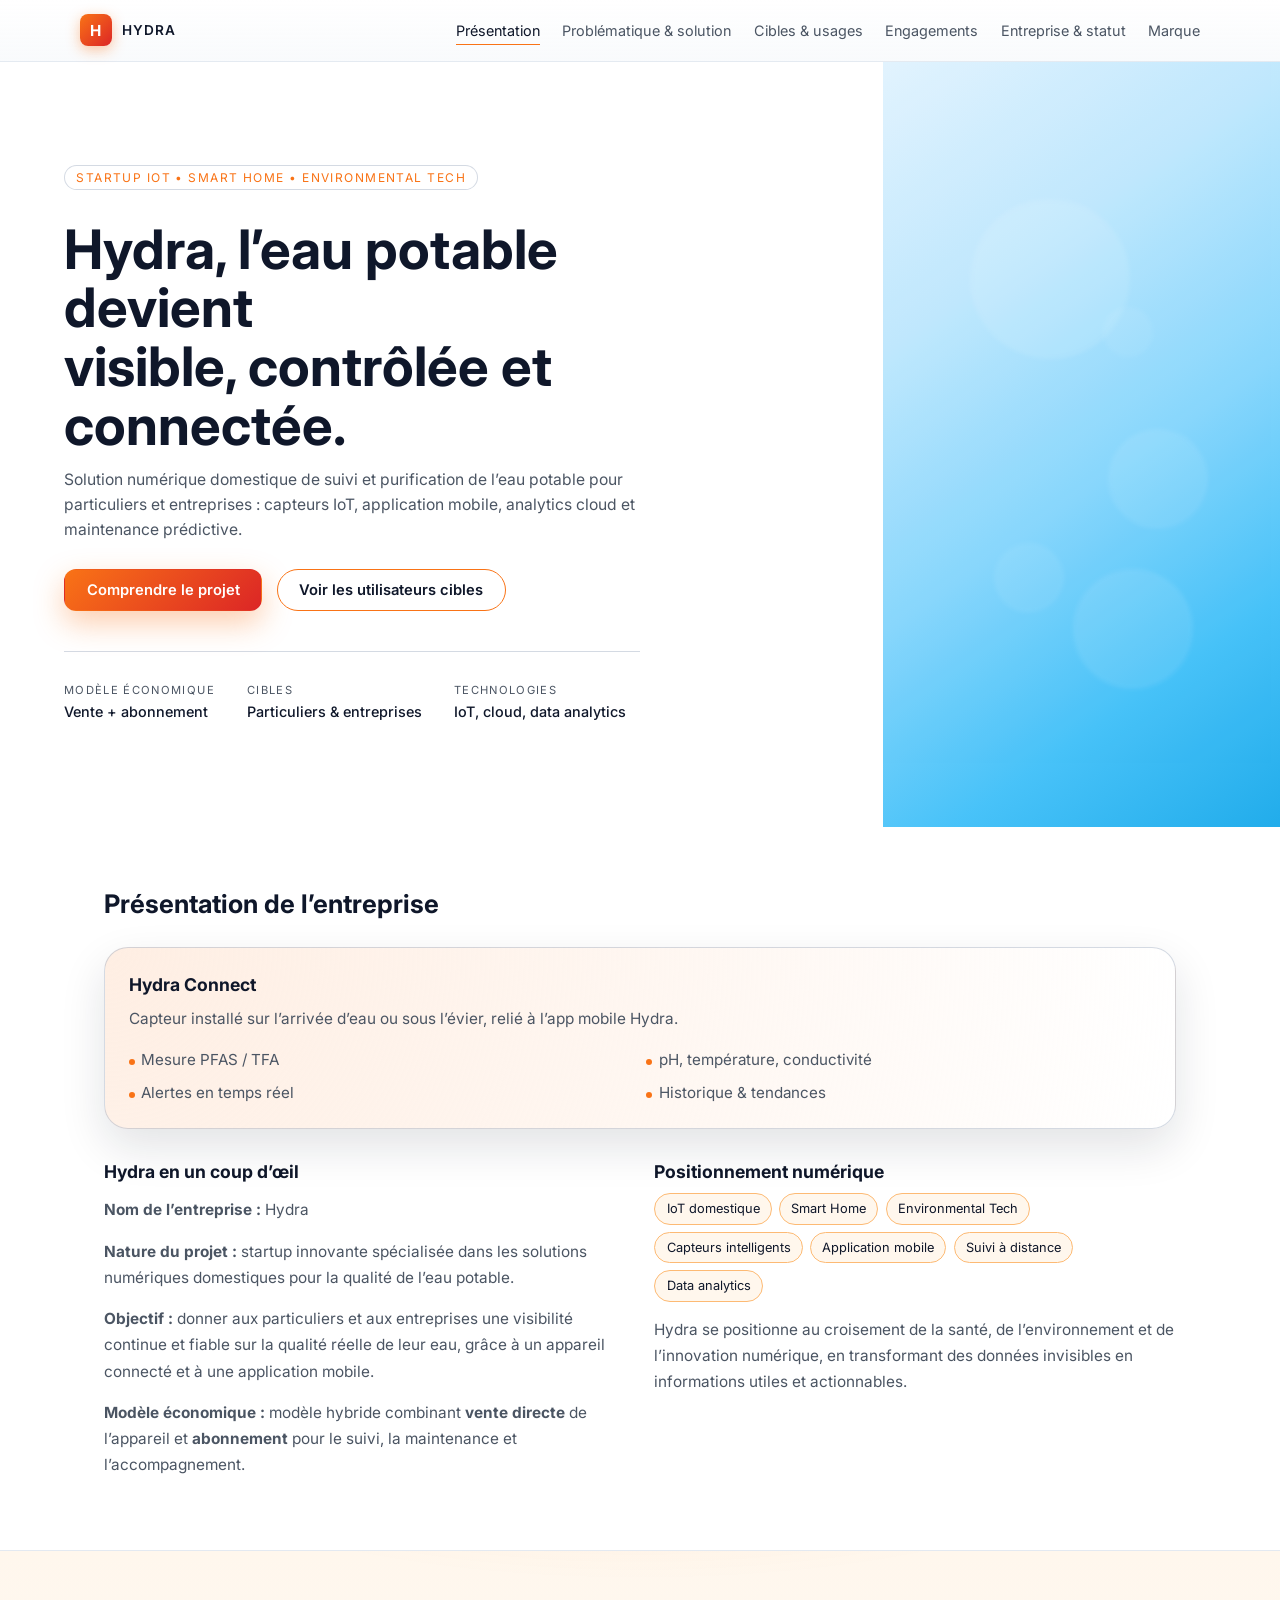
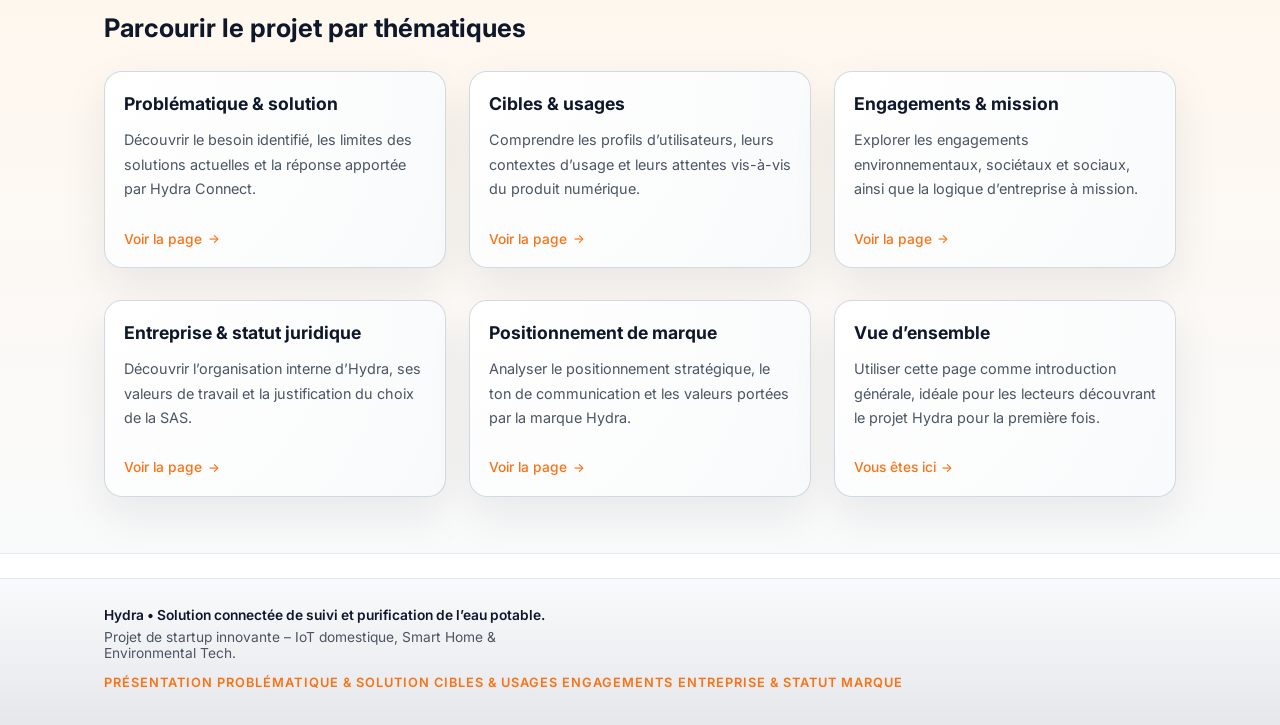
==== index.html @ 03a95a97 "test" ====
<!DOCTYPE html>
<html lang="fr">
<head>
  <meta charset="UTF-8">
  <meta name="viewport" content="width=device-width, initial-scale=1.0">
  <title>Hydra – Solution connectée pour la qualité de l’eau</title>
  <link rel="stylesheet" href="style.css">
  <link rel="preconnect" href="https://fonts.googleapis.com">
  <link rel="preconnect" href="https://fonts.gstatic.com" crossorigin>
  <link href="https://fonts.googleapis.com/css2?family=Inter:wght@300;400;500;600;700&display=swap" rel="stylesheet">
</head>
<body>
  <header class="site-header">
    <div class="container header-inner">
      <div class="logo">
        <span class="logo-mark">H</span>
        <span class="logo-text">Hydra</span>
      </div>
      <nav class="main-nav" id="mainNav">
        <button class="nav-toggle" id="navToggle" aria-label="Menu">
          <span></span><span></span><span></span>
        </button>
        <ul class="nav-links">
          <li><a href="index.html" class="active">Présentation</a></li>
          <li><a href="problematique-solution.html">Problématique & solution</a></li>
          <li><a href="cibles-usages.html">Cibles & usages</a></li>
          <li><a href="engagements.html">Engagements</a></li>
          <li><a href="entreprise-statut.html">Entreprise & statut</a></li>
          <li><a href="marque.html">Marque</a></li>
        </ul>
      </nav>
    </div>
  </header>

  <section class="hero" id="top">
    <div class="hero-layout">
      <div class="hero-left">
      <div class="hero-text" data-parallax="0.08">
        <p class="badge">Startup IoT • Smart Home • Environmental Tech</p>
        <h1><span class="hero-headline-line">Hydra, l’eau potable devient</span><span class="hero-headline-line">visible, contrôlée et connectée.</span></h1>
        <p class="hero-subtitle">
          Solution numérique domestique de suivi et purification de l’eau potable pour particuliers et entreprises :
          capteurs IoT, application mobile, analytics cloud et maintenance prédictive.
        </p>
        <div class="hero-actions-row">
            <div class="hero-actions">
              <a href="problematique-solution.html" class="btn primary">Comprendre le projet</a>
              <a href="cibles-usages.html" class="btn ghost">Voir les utilisateurs cibles</a>
            </div>
          </div>
          <div class="hero-metrics-row">
          <div class="hero-metric">
            <span class="metric-label">Modèle économique</span>
            <span class="metric-value">Vente + abonnement</span>
          </div>
          <div class="hero-metric">
            <span class="metric-label">Cibles</span>
            <span class="metric-value">Particuliers & entreprises</span>
          </div>
          <div class="hero-metric">
            <span class="metric-label">Technologies</span>
            <span class="metric-value">IoT, cloud, data analytics</span>
          </div>
        </div>
      </div>
      </div>
      <div class="hero-right">
        <div class="hero-visual-bg" aria-hidden="true">
          <span class="orb orb-1"></span>
          <span class="orb orb-2"></span>
          <span class="orb orb-3"></span>
          <span class="orb orb-4"></span>
          <span class="orb orb-5"></span>
        </div>
      </div>
    </div>
  </section>

  <main>
    <section id="presentation" class="section">
      <div class="container">
        <h2>Présentation de l’entreprise</h2>
        <div class="device-card section-device-card">
          <h3>Hydra Connect</h3>
          <p>Capteur installé sur l’arrivée d’eau ou sous l’évier, relié à l’app mobile Hydra.</p>
          <ul>
            <li>Mesure PFAS / TFA</li>
            <li>pH, température, conductivité</li>
            <li>Alertes en temps réel</li>
            <li>Historique & tendances</li>
          </ul>
        </div>
        <div class="grid two-cols">
          <div>
            <h3>Hydra en un coup d’œil</h3>
            <p><strong>Nom de l’entreprise :</strong> Hydra</p>
            <p><strong>Nature du projet :</strong> startup innovante spécialisée dans les solutions numériques domestiques pour la qualité de l’eau potable.</p>
            <p><strong>Objectif :</strong> donner aux particuliers et aux entreprises une visibilité continue et fiable sur la qualité réelle de leur eau, grâce à un appareil connecté et à une application mobile.</p>
            <p><strong>Modèle économique :</strong> modèle hybride combinant <strong>vente directe</strong> de l’appareil et <strong>abonnement</strong> pour le suivi, la maintenance et l’accompagnement.</p>
          </div>
          <div>
            <h3>Positionnement numérique</h3>
            <ul class="tag-list">
              <li>IoT domestique</li>
              <li>Smart Home</li>
              <li>Environmental Tech</li>
              <li>Capteurs intelligents</li>
              <li>Application mobile</li>
              <li>Suivi à distance</li>
              <li>Data analytics</li>
            </ul>
            <p>Hydra se positionne au croisement de la santé, de l’environnement et de l’innovation numérique, en transformant des données invisibles en informations utiles et actionnables.</p>
          </div>
        </div>
      </div>
    </section>

    <section class="section alt">
      <div class="parallax-bg" data-parallax="0.12" aria-hidden="true"></div>
      <div class="container">
        <h2>Parcourir le projet par thématiques</h2>
        <div class="grid three-cols cards">
          <article class="card">
            <h3>Problématique & solution</h3>
            <p>Découvrir le besoin identifié, les limites des solutions actuelles et la réponse apportée par Hydra Connect.</p>
            <a href="problematique-solution.html" class="btn-link">Voir la page</a>
          </article>
          <article class="card">
            <h3>Cibles & usages</h3>
            <p>Comprendre les profils d’utilisateurs, leurs contextes d’usage et leurs attentes vis-à-vis du produit numérique.</p>
            <a href="cibles-usages.html" class="btn-link">Voir la page</a>
          </article>
          <article class="card">
            <h3>Engagements & mission</h3>
            <p>Explorer les engagements environnementaux, sociétaux et sociaux, ainsi que la logique d’entreprise à mission.</p>
            <a href="engagements.html" class="btn-link">Voir la page</a>
          </article>
        </div>

        <div class="grid three-cols cards margin-top-lg">
          <article class="card">
            <h3>Entreprise & statut juridique</h3>
            <p>Découvrir l’organisation interne d’Hydra, ses valeurs de travail et la justification du choix de la SAS.</p>
            <a href="entreprise-statut.html" class="btn-link">Voir la page</a>
          </article>
          <article class="card">
            <h3>Positionnement de marque</h3>
            <p>Analyser le positionnement stratégique, le ton de communication et les valeurs portées par la marque Hydra.</p>
            <a href="marque.html" class="btn-link">Voir la page</a>
          </article>
          <article class="card">
            <h3>Vue d’ensemble</h3>
            <p>Utiliser cette page comme introduction générale, idéale pour les lecteurs découvrant le projet Hydra pour la première fois.</p>
            <a href="index.html" class="btn-link">Vous êtes ici</a>
          </article>
        </div>
      </div>
    </section>
  </main>

  <footer class="site-footer">
    <div class="container footer-inner">
      <div>
        <p class="footer-brand">Hydra • Solution connectée de suivi et purification de l’eau potable.</p>
        <p class="footer-note">Projet de startup innovante – IoT domestique, Smart Home &amp; Environmental Tech.</p>
      </div>
      <div class="footer-links">
        <a href="index.html">Présentation</a>
        <a href="problematique-solution.html">Problématique &amp; solution</a>
        <a href="cibles-usages.html">Cibles &amp; usages</a>
        <a href="engagements.html">Engagements</a>
        <a href="entreprise-statut.html">Entreprise &amp; statut</a>
        <a href="marque.html">Marque</a>
      </div>
    </div>
  </footer>

  <script src="script.js"></script>
</body>
</html>
---- style.css ----
:root {
  --bg: #ffffff;
  --bg-alt: #f3f4f6;
  --card-bg: #ffffff;
  --accent: #f97316;
  --accent-soft: rgba(249, 115, 22, 0.2);
  --accent-strong: #ea580c;
  --accent-gradient: linear-gradient(135deg, #f97316 0%, #dc2626 100%);
  --text: #0f172a;
  --text-muted: #4b5563;
  --border-subtle: rgba(148, 163, 184, 0.4);
  --danger: #f97373;
  --radius-lg: 18px;
  --radius-md: 12px;
  --shadow-soft: 0 18px 45px rgba(15, 23, 42, 0.12);
}

*,
*::before,
*::after {
  box-sizing: border-box;
}

html {
  scroll-behavior: smooth;
}

body {
  margin: 0;
  font-family: "Inter", system-ui, -apple-system, BlinkMacSystemFont, "Segoe UI", sans-serif;
  background: var(--bg);
  color: var(--text);
  -webkit-font-smoothing: antialiased;
}

img {
  max-width: 100%;
  display: block;
}

a {
  color: inherit;
  text-decoration: none;
}

.container {
  width: 100%;
  max-width: 1120px;
  margin: 0 auto;
  padding: 0 1.5rem;
}

.site-header {
  position: sticky;
  top: 0;
  z-index: 20;
  backdrop-filter: blur(18px);
  background: linear-gradient(to bottom, rgba(255, 255, 255, 0.96), rgba(248, 250, 252, 0.9));
  border-bottom: 1px solid rgba(226, 232, 240, 0.9);
}

.header-inner {
  display: flex;
  align-items: center;
  justify-content: space-between;
  padding: 0.9rem 0;
}

.logo {
  display: flex;
  align-items: center;
  gap: 0.6rem;
  font-weight: 600;
  letter-spacing: 0.08em;
  text-transform: uppercase;
  font-size: 0.85rem;
}

.logo-mark {
  width: 32px;
  height: 32px;
  border-radius: 8px;
  display: inline-flex;
  align-items: center;
  justify-content: center;
  background: var(--accent-gradient);
  border: none;
  box-shadow: 0 4px 14px rgba(249, 115, 22, 0.4);
  font-size: 0.95rem;
  font-weight: 700;
  color: #ffffff;
}

.logo-text {
  color: #0f172a;
  font-weight: 600;
}

.main-nav {
  display: flex;
  align-items: center;
  gap: 1.5rem;
}

.nav-links {
  display: flex;
  align-items: center;
  gap: 1.4rem;
  list-style: none;
  padding: 0;
  margin: 0;
  font-size: 0.9rem;
}

.nav-links a {
  color: var(--text-muted);
  padding: 0.35rem 0;
  border-bottom: 1px solid transparent;
  transition: color 0.15s ease, border-color 0.15s ease, opacity 0.15s ease;
}

.nav-links a:hover {
  color: var(--accent);
  border-color: rgba(249, 115, 22, 0.5);
  opacity: 0.95;
}

.nav-links a.active {
  color: #0f172a;
  border-color: var(--accent);
}

.nav-toggle {
  display: none;
  flex-direction: column;
  gap: 0.22rem;
  background: transparent;
  border: none;
  padding: 0.3rem;
  cursor: pointer;
}

.nav-toggle span {
  width: 20px;
  height: 2px;
  border-radius: 999px;
  background: var(--text);
}

.hero {
  padding: 0;
  position: relative;
  overflow: hidden;
  min-height: 85vh;
  display: flex;
  align-items: stretch;
}

.hero-compact {
  padding-bottom: 2.5rem;
}

.hero-layout {
  display: grid;
  grid-template-columns: 1fr 0.45fr;
  width: 100%;
  min-height: 85vh;
}

.hero-left {
  display: flex;
  align-items: center;
  background: var(--bg);
  padding: 2rem 3rem 2.5rem 4rem;
}

.hero-left .container {
  max-width: 100%;
}

.hero-right {
  position: relative;
  min-height: 85vh;
  overflow: hidden;
}

.hero-visual-bg {
  position: absolute;
  inset: 0;
  background: linear-gradient(145deg, #e0f2fe 0%, #bae6fd 28%, #7dd3fc 55%, #38bdf8 78%, #0ea5e9 100%);
  opacity: 0.92;
}

.hero-visual-bg .orb {
  position: absolute;
  border-radius: 50%;
  background: rgba(255, 255, 255, 0.2);
  filter: blur(2px);
  animation: orb-float 14s ease-in-out infinite;
}

.hero-visual-bg .orb-1 { width: 160px; height: 160px; top: 18%; left: 22%; animation-delay: 0s; opacity: 0.5; }
.hero-visual-bg .orb-2 { width: 100px; height: 100px; top: 48%; right: 18%; animation-delay: -2s; opacity: 0.4; }
.hero-visual-bg .orb-3 { width: 70px; height: 70px; bottom: 28%; left: 28%; animation-delay: -4s; opacity: 0.35; }
.hero-visual-bg .orb-4 { width: 50px; height: 50px; top: 32%; right: 32%; animation-delay: -1s; opacity: 0.3; }
.hero-visual-bg .orb-5 { width: 120px; height: 120px; bottom: 18%; right: 22%; animation-delay: -3s; opacity: 0.45; }

@keyframes orb-float {
  0%, 100% { transform: translate(0, 0) scale(1); }
  33% { transform: translate(8px, -12px) scale(1.03); }
  66% { transform: translate(-6px, 8px) scale(0.98); }
}

.hero-text {
  position: relative;
  z-index: 2;
  will-change: transform;
  max-width: 36rem;
}

.hero-headline-line {
  display: block;
}

.badge {
  display: inline-flex;
  align-items: center;
  gap: 0.5rem;
  padding: 0.25rem 0.7rem;
  border-radius: 999px;
  border: 1px solid rgba(148, 163, 184, 0.4);
  background: rgba(255, 255, 255, 0.9);
  color: var(--accent);
  font-size: 0.75rem;
  text-transform: uppercase;
  letter-spacing: 0.12em;
}

.hero h1 {
  margin: 1.1rem 0 0.75rem;
  font-size: clamp(2.4rem, 4vw + 1.2rem, 3.4rem);
  line-height: 1.08;
  font-weight: 700;
  color: var(--text);
}

.hero-subtitle {
  margin: 0;
  max-width: 39rem;
  color: var(--text-muted);
  font-size: 0.98rem;
  line-height: 1.6;
}

.hero-actions-row {
  display: flex;
  align-items: center;
  gap: 1.5rem;
  margin-top: 1.7rem;
  flex-wrap: wrap;
}

.hero-actions {
  display: flex;
  gap: 0.9rem;
  flex-wrap: wrap;
}

.btn {
  display: inline-flex;
  align-items: center;
  justify-content: center;
  padding: 0.7rem 1.35rem;
  border-radius: 999px;
  font-size: 0.92rem;
  font-weight: 600;
  border: 1px solid transparent;
  cursor: pointer;
  transition: background 0.15s ease, color 0.15s ease, border-color 0.15s ease, transform 0.1s ease, box-shadow 0.15s ease;
}

.btn.primary {
  background: var(--accent-gradient);
  color: #ffffff;
  box-shadow: 0 12px 30px rgba(249, 115, 22, 0.35);
  border-radius: var(--radius-md);
}

.btn.primary:hover {
  transform: translateY(-1px);
  box-shadow: 0 18px 40px rgba(249, 115, 22, 0.4);
}

.btn.ghost {
  background: #ffffff;
  color: #0f172a;
  border-color: var(--accent);
}

.btn.ghost:hover {
  border-color: var(--accent-strong);
  background: #fff7ed;
}

.hero-metrics-row {
  display: flex;
  align-items: center;
  gap: 2rem;
  margin-top: 2.5rem;
  padding-top: 1.5rem;
  border-top: 1px solid var(--border-subtle);
  flex-wrap: wrap;
}

.hero-grid {
  display: grid;
  grid-template-columns: repeat(3, minmax(0, 1fr));
  gap: 0.8rem;
  margin-top: 2.1rem;
}

.hero-metric {
  padding: 0.4rem 0;
  border-radius: 0;
  border: none;
  background: transparent;
}

.section-device-card {
  margin-bottom: 2rem;
}

.section-device-card h3 {
  margin-top: 0;
}

.metric-label {
  display: block;
  font-size: 0.7rem;
  text-transform: uppercase;
  letter-spacing: 0.12em;
  color: var(--text-muted);
  margin-bottom: 0.25rem;
}

.metric-value {
  font-size: 0.9rem;
  font-weight: 500;
}

.device-card {
  position: relative;
  z-index: 1;
  background: radial-gradient(circle at top left, rgba(249, 115, 22, 0.12), #ffffff);
  border-radius: 24px;
  border: 1px solid rgba(148, 163, 184, 0.4);
  box-shadow: var(--shadow-soft);
  padding: 1.6rem 1.5rem 1.4rem;
}

.device-card h2 {
  margin: 0;
  font-size: 1.1rem;
}

.device-card p {
  margin: 0.4rem 0 0.9rem;
  font-size: 0.85rem;
  color: var(--text-muted);
}

.device-card ul {
  list-style: none;
  padding: 0;
  margin: 0;
  display: grid;
  grid-template-columns: repeat(2, minmax(0, 1fr));
  gap: 0.45rem 0.8rem;
  font-size: 0.82rem;
}

.device-card li::before {
  content: "";
  display: inline-block;
  width: 6px;
  height: 6px;
  border-radius: 999px;
  background: var(--accent);
  margin-right: 0.4rem;
}

.wave-bg {
  display: none;
}

.section {
  padding: 3.8rem 0 3.5rem;
}

.section.alt {
  background: linear-gradient(to bottom, #fff7ed, #f9fafb);
  border-top: 1px solid rgba(226, 232, 240, 0.9);
  border-bottom: 1px solid rgba(226, 232, 240, 0.9);
  position: relative;
  overflow: hidden;
}

.section.alt .parallax-bg {
  position: absolute;
  inset: 0;
  pointer-events: none;
  z-index: 0;
  background: radial-gradient(ellipse 80% 50% at 50% -20%, rgba(249, 115, 22, 0.08), transparent 50%);
  will-change: transform;
}

.section .container {
  position: relative;
  z-index: 1;
}

.section h2 {
  font-size: 1.6rem;
  margin: 0 0 1.8rem;
}

.section h3 {
  font-size: 1.1rem;
  margin: 0 0 0.7rem;
}

.section h4 {
  font-size: 0.98rem;
  margin: 0 0 0.4rem;
}

.section p {
  color: var(--text-muted);
  font-size: 0.96rem;
  line-height: 1.7;
}

.section ul {
  color: var(--text-muted);
  font-size: 0.95rem;
  line-height: 1.7;
}

.grid {
  display: grid;
  gap: 1.8rem;
}

.two-cols {
  grid-template-columns: minmax(0, 1.1fr) minmax(0, 1.1fr);
}

.three-cols {
  grid-template-columns: repeat(3, minmax(0, 1fr));
}

.tag-list {
  display: flex;
  flex-wrap: wrap;
  gap: 0.45rem;
  list-style: none;
  padding: 0;
  margin: 0 0 0.9rem;
}

.tag-list li {
  padding: 0.24rem 0.7rem;
  border-radius: 999px;
  border: 1px solid #fdba74;
  background: #fff7ed;
  font-size: 0.8rem;
  color: #0f172a;
}

.icon-list {
  list-style: none;
  padding: 0;
  margin: 0;
}

.icon-list li {
  position: relative;
  padding-left: 1.3rem;
  margin-bottom: 0.45rem;
}

.icon-list li::before {
  content: "";
  position: absolute;
  left: 0;
  top: 0.55rem;
  width: 6px;
  height: 6px;
  border-radius: 999px;
  background: var(--accent);
}

.cards {
  gap: 1.4rem;
}

.card {
  border-radius: var(--radius-lg);
  border: 1px solid rgba(148, 163, 184, 0.4);
  background: radial-gradient(circle at top left, #ffffff, #f9fafb);
  box-shadow: 0 18px 45px rgba(15, 23, 42, 0.08);
  padding: 1.3rem 1.2rem 1.2rem;
  transition: transform 0.12s ease, box-shadow 0.15s ease, border-color 0.15s ease;
}

.card h3 {
  margin-bottom: 0.5rem;
}

.card p {
  font-size: 0.9rem;
}

.card:hover {
  transform: translateY(-4px);
  border-color: rgba(249, 115, 22, 0.5);
  box-shadow: 0 22px 60px rgba(15, 23, 42, 0.18);
}

.btn-link {
  display: inline-flex;
  align-items: center;
  gap: 0.35rem;
  margin-top: 0.9rem;
  font-size: 0.86rem;
  color: var(--accent);
  font-weight: 500;
}

.btn-link::after {
  content: "→";
  font-size: 0.9em;
  transition: transform 0.12s ease;
}

.btn-link:hover::after {
  transform: translateX(2px);
}

.margin-top-lg {
  margin-top: 2rem;
}

.margin-top-md {
  margin-top: 1.2rem;
}

.accordion details {
  border-radius: var(--radius-md);
  border: 1px solid rgba(148, 163, 184, 0.45);
  background: #ffffff;
  padding: 0.7rem 0.9rem;
  margin-bottom: 0.75rem;
}

.accordion summary {
  cursor: pointer;
  list-style: none;
  font-size: 0.95rem;
  font-weight: 500;
}

.accordion summary::-webkit-details-marker {
  display: none;
}

.accordion summary::after {
  content: "▾";
  float: right;
  color: var(--text-muted);
  transition: transform 0.15s ease;
}

.accordion details[open] summary::after {
  transform: rotate(-180deg);
}

.accordion-body {
  margin-top: 0.6rem;
  border-top: 1px solid rgba(148, 163, 184, 0.3);
  padding-top: 0.6rem;
}

.mission-block,
.legal-block {
  margin-top: 2.1rem;
  padding: 1.4rem 1.3rem 1.3rem;
  border-radius: var(--radius-lg);
  border: 1px solid rgba(148, 163, 184, 0.45);
  background: radial-gradient(circle at top left, rgba(37, 99, 235, 0.16), #ffffff);
  box-shadow: 0 18px 50px rgba(15, 23, 42, 0.08);
}

.mission-block .quote {
  margin: 0.7rem 0 0.7rem;
  padding: 0.7rem 0.8rem;
  border-left: 3px solid var(--accent);
  border-radius: 0.5rem;
  background: #f9fafb;
  font-style: italic;
}

.site-footer {
  border-top: 1px solid rgba(226, 232, 240, 0.9);
  background: linear-gradient(to bottom, #f9fafb, #e5e7eb);
  padding: 1.8rem 0 2.2rem;
  margin-top: 1.5rem;
  font-size: 0.86rem;
}

.footer-inner {
  display: flex;
  flex-wrap: wrap;
  align-items: flex-start;
  justify-content: space-between;
  gap: 0.8rem 1.5rem;
  color: var(--text-muted);
}

.footer-links a {
  color: var(--accent);
  font-weight: 600;
  font-size: 0.8rem;
  text-transform: uppercase;
  letter-spacing: 0.08em;
}

.footer-brand {
  margin: 0 0 0.35rem;
  font-weight: 600;
  color: var(--text);
}

.footer-note {
  margin: 0;
  max-width: 30rem;
}

@media (max-width: 640px) {
  .footer-inner {
    flex-direction: column;
    align-items: flex-start;
  }
}

@media (max-width: 960px) {
  .hero-layout {
    grid-template-columns: 1fr;
    min-height: auto;
  }

  .hero-left {
    padding: 2.5rem 1.5rem 2rem;
    min-height: auto;
  }

  .hero-right {
    min-height: 45vh;
  }
}

@media (max-width: 840px) {
  .two-cols {
    grid-template-columns: minmax(0, 1fr);
  }

  .three-cols {
    grid-template-columns: minmax(0, 1fr);
  }

  .hero-metrics-row {
    flex-direction: column;
    align-items: flex-start;
  }
}

@media (max-width: 720px) {
  .hero {
    padding-top: 3.8rem;
    min-height: auto;
  }

  .hero-right {
    min-height: 35vh;
  }

  .hero-metrics-row {
    flex-direction: column;
  }

  .nav-toggle {
    display: flex;
  }

  .nav-links {
    position: absolute;
    inset-inline: 0;
    top: 100%;
    background: rgba(2, 6, 23, 0.98);
    padding: 0.6rem 1.5rem 0.9rem;
    border-bottom: 1px solid rgba(15, 23, 42, 0.9);
    flex-direction: column;
    align-items: flex-start;
    gap: 0.35rem;
    max-height: 0;
    overflow: hidden;
    opacity: 0;
    pointer-events: none;
    transition: max-height 0.18s ease, opacity 0.18s ease;
  }

  .nav-links.open {
    max-height: 320px;
    opacity: 1;
    pointer-events: auto;
  }

  .nav-links a {
    padding: 0.35rem 0;
  }
}

@media (max-width: 540px) {
  .card {
    padding: 1.1rem 1.05rem;
  }

  .mission-block,
  .legal-block {
    padding: 1.1rem 1.1rem;
  }
}
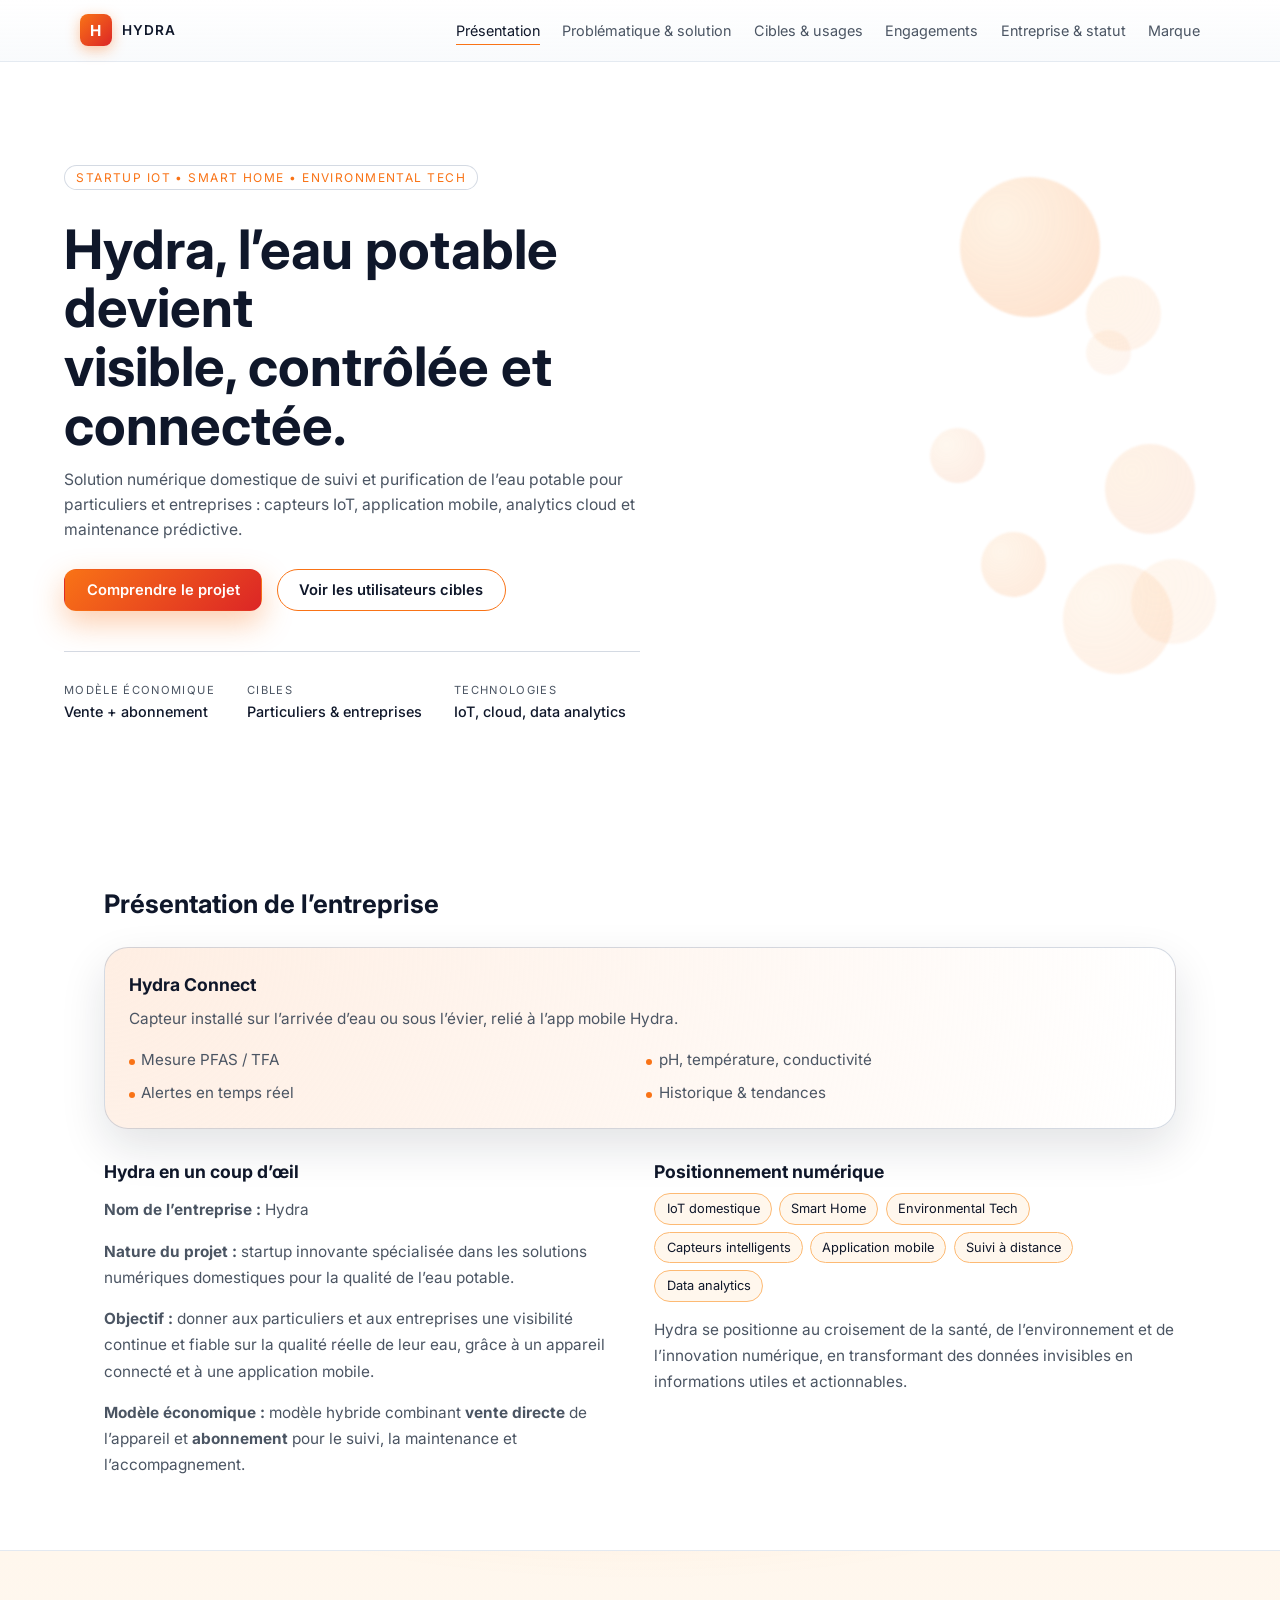
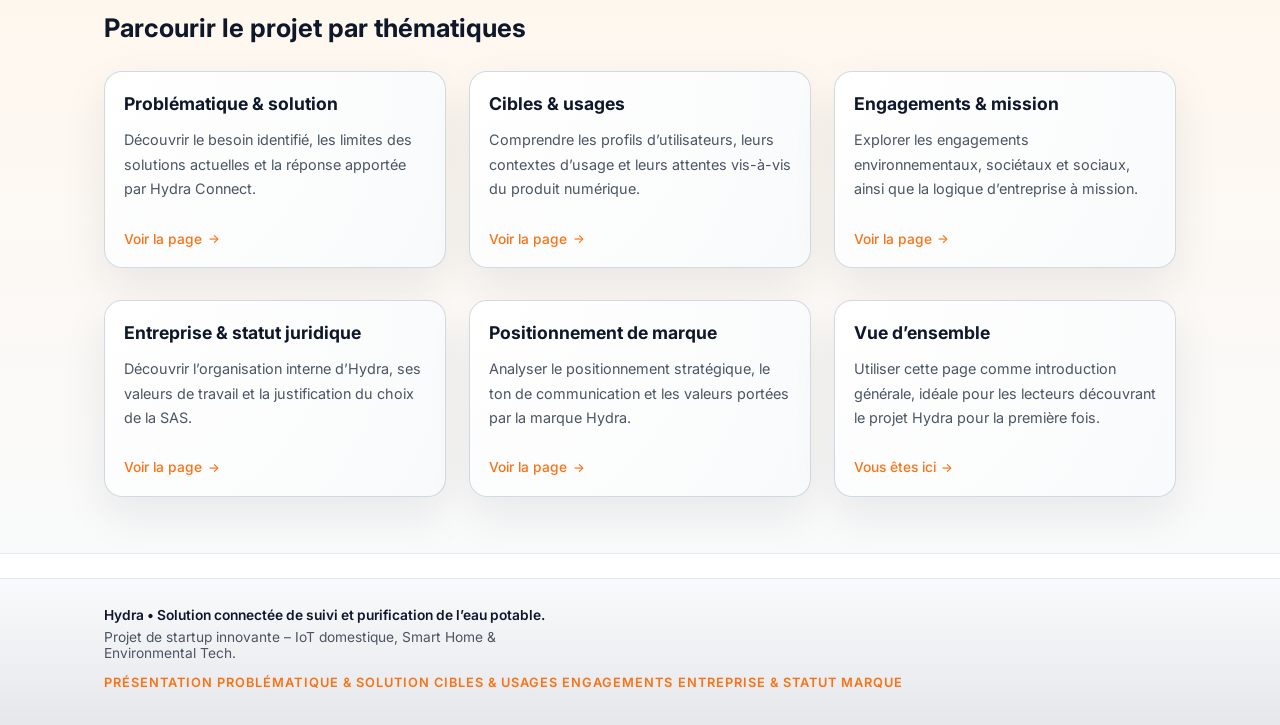
==== commit e52680b7: "fixe" ====
--- a/index.html
+++ b/index.html
@@ -71,6 +71,9 @@
           <span class="orb orb-3"></span>
           <span class="orb orb-4"></span>
           <span class="orb orb-5"></span>
+          <span class="orb orb-6"></span>
+          <span class="orb orb-7"></span>
+          <span class="orb orb-8"></span>
         </div>
       </div>
     </div>
--- a/style.css
+++ b/style.css
@@ -162,7 +162,7 @@
 
 .hero-layout {
   display: grid;
-  grid-template-columns: 1fr 0.45fr;
+  grid-template-columns: 1fr 0.5fr;
   width: 100%;
   min-height: 85vh;
 }
@@ -172,6 +172,8 @@
   align-items: center;
   background: var(--bg);
   padding: 2rem 3rem 2.5rem 4rem;
+  position: relative;
+  z-index: 1;
 }
 
 .hero-left .container {
@@ -187,23 +189,26 @@
 .hero-visual-bg {
   position: absolute;
   inset: 0;
-  background: linear-gradient(145deg, #e0f2fe 0%, #bae6fd 28%, #7dd3fc 55%, #38bdf8 78%, #0ea5e9 100%);
-  opacity: 0.92;
+  border-radius: 42% 0 0 42%;
+  background: transparent;
 }
 
 .hero-visual-bg .orb {
   position: absolute;
   border-radius: 50%;
-  background: rgba(255, 255, 255, 0.2);
-  filter: blur(2px);
+  background: radial-gradient(circle at 30% 30%, rgba(253, 186, 116, 0.5), rgba(249, 115, 22, 0.35));
+  filter: blur(1px);
   animation: orb-float 14s ease-in-out infinite;
 }
 
-.hero-visual-bg .orb-1 { width: 160px; height: 160px; top: 18%; left: 22%; animation-delay: 0s; opacity: 0.5; }
-.hero-visual-bg .orb-2 { width: 100px; height: 100px; top: 48%; right: 18%; animation-delay: -2s; opacity: 0.4; }
-.hero-visual-bg .orb-3 { width: 70px; height: 70px; bottom: 28%; left: 28%; animation-delay: -4s; opacity: 0.35; }
-.hero-visual-bg .orb-4 { width: 50px; height: 50px; top: 32%; right: 32%; animation-delay: -1s; opacity: 0.3; }
-.hero-visual-bg .orb-5 { width: 120px; height: 120px; bottom: 18%; right: 22%; animation-delay: -3s; opacity: 0.45; }
+.hero-visual-bg .orb-1 { width: 140px; height: 140px; top: 15%; left: 25%; animation-delay: 0s; opacity: 0.55; background: radial-gradient(circle at 30% 30%, rgba(254, 215, 170, 0.6), rgba(249, 115, 22, 0.4)); }
+.hero-visual-bg .orb-2 { width: 90px; height: 90px; top: 50%; right: 20%; animation-delay: -2s; opacity: 0.35; background: radial-gradient(circle at 30% 30%, rgba(253, 186, 116, 0.5), rgba(234, 88, 12, 0.3)); }
+.hero-visual-bg .orb-3 { width: 65px; height: 65px; bottom: 30%; left: 30%; animation-delay: -4s; opacity: 0.45; background: radial-gradient(circle at 30% 30%, rgba(254, 215, 170, 0.55), rgba(249, 115, 22, 0.35)); }
+.hero-visual-bg .orb-4 { width: 45px; height: 45px; top: 35%; right: 35%; animation-delay: -1s; opacity: 0.25; background: radial-gradient(circle at 30% 30%, rgba(253, 186, 116, 0.45), rgba(234, 88, 12, 0.25)); }
+.hero-visual-bg .orb-5 { width: 110px; height: 110px; bottom: 20%; right: 25%; animation-delay: -3s; opacity: 0.4; background: radial-gradient(circle at 30% 30%, rgba(254, 215, 170, 0.5), rgba(249, 115, 22, 0.3)); }
+.hero-visual-bg .orb-6 { width: 75px; height: 75px; top: 28%; right: 28%; animation-delay: -5s; opacity: 0.3; background: radial-gradient(circle at 30% 30%, rgba(253, 186, 116, 0.5), rgba(249, 115, 22, 0.28)); }
+.hero-visual-bg .orb-7 { width: 55px; height: 55px; bottom: 45%; left: 18%; animation-delay: -2.5s; opacity: 0.38; background: radial-gradient(circle at 30% 30%, rgba(254, 215, 170, 0.5), rgba(234, 88, 12, 0.32)); }
+.hero-visual-bg .orb-8 { width: 85px; height: 85px; top: 65%; right: 15%; animation-delay: -1.5s; opacity: 0.28; background: radial-gradient(circle at 30% 30%, rgba(253, 186, 116, 0.45), rgba(249, 115, 22, 0.25)); }
 
 @keyframes orb-float {
   0%, 100% { transform: translate(0, 0) scale(1); }
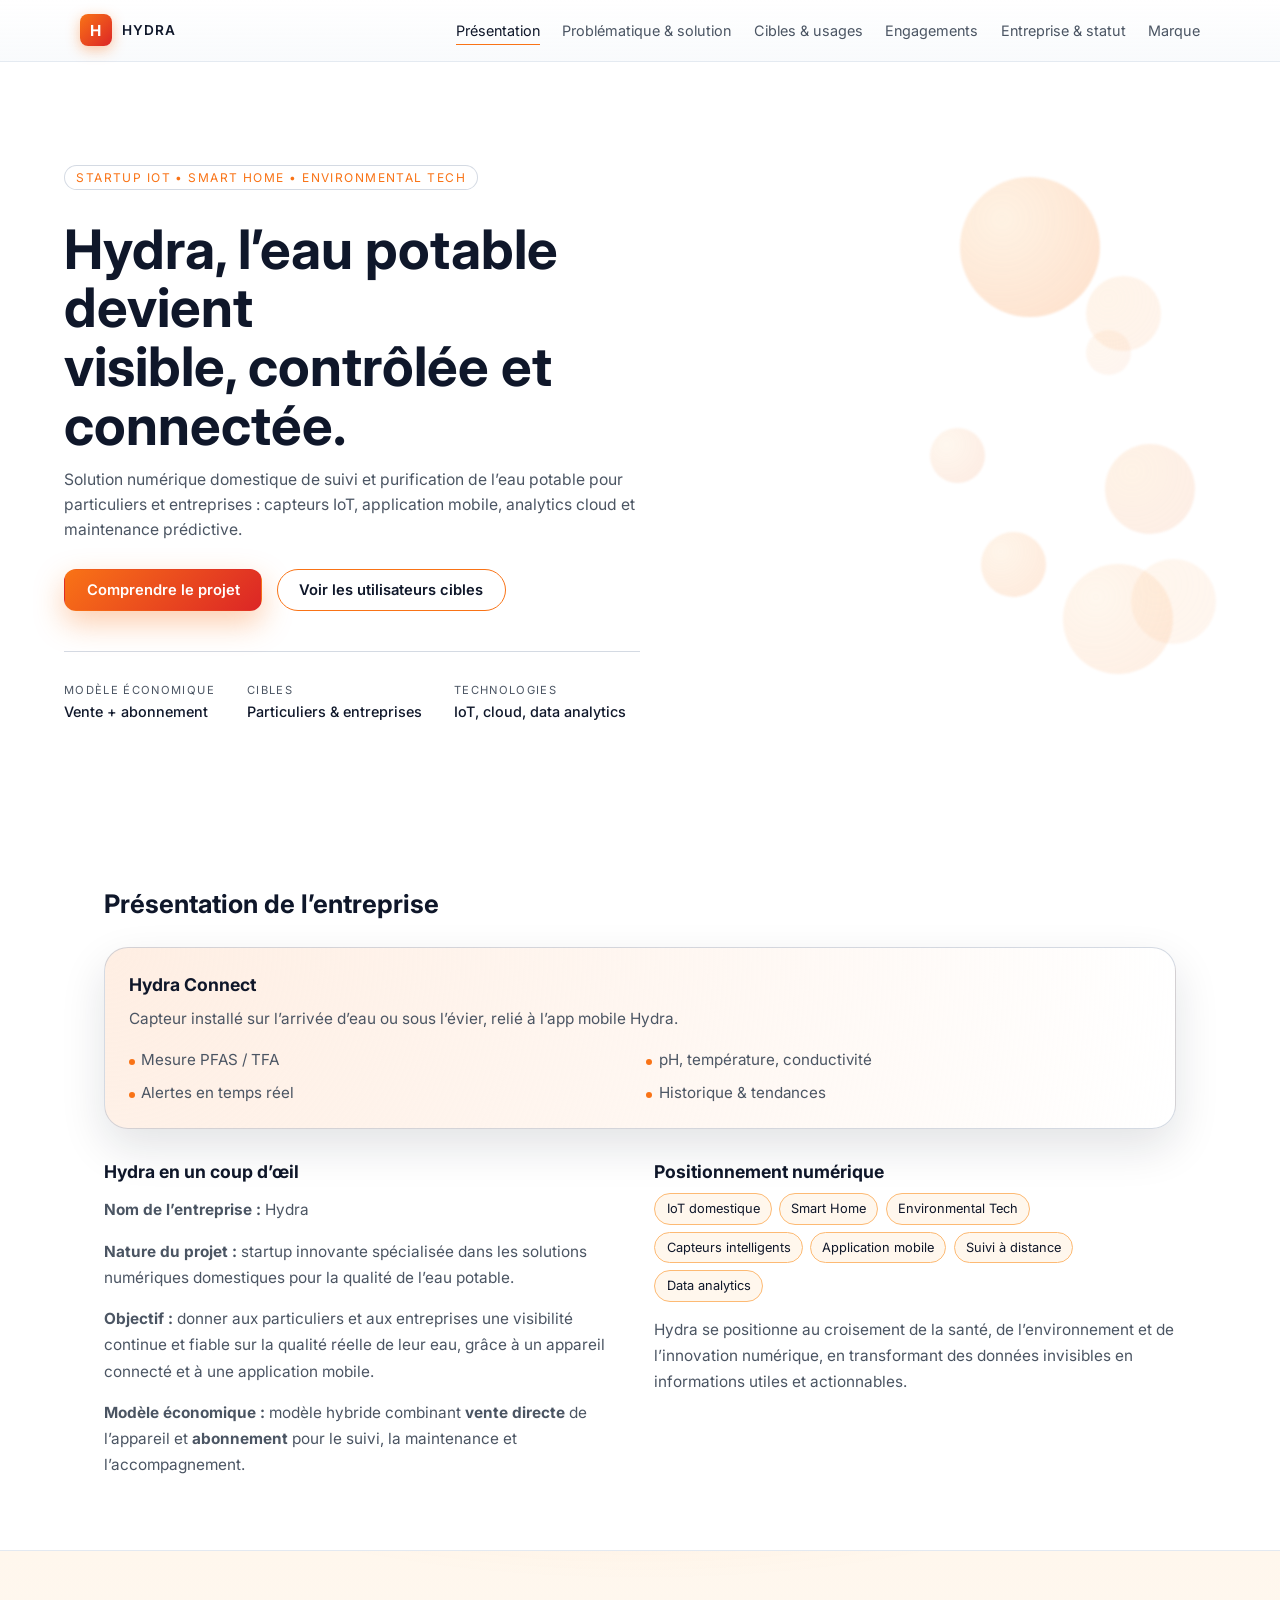
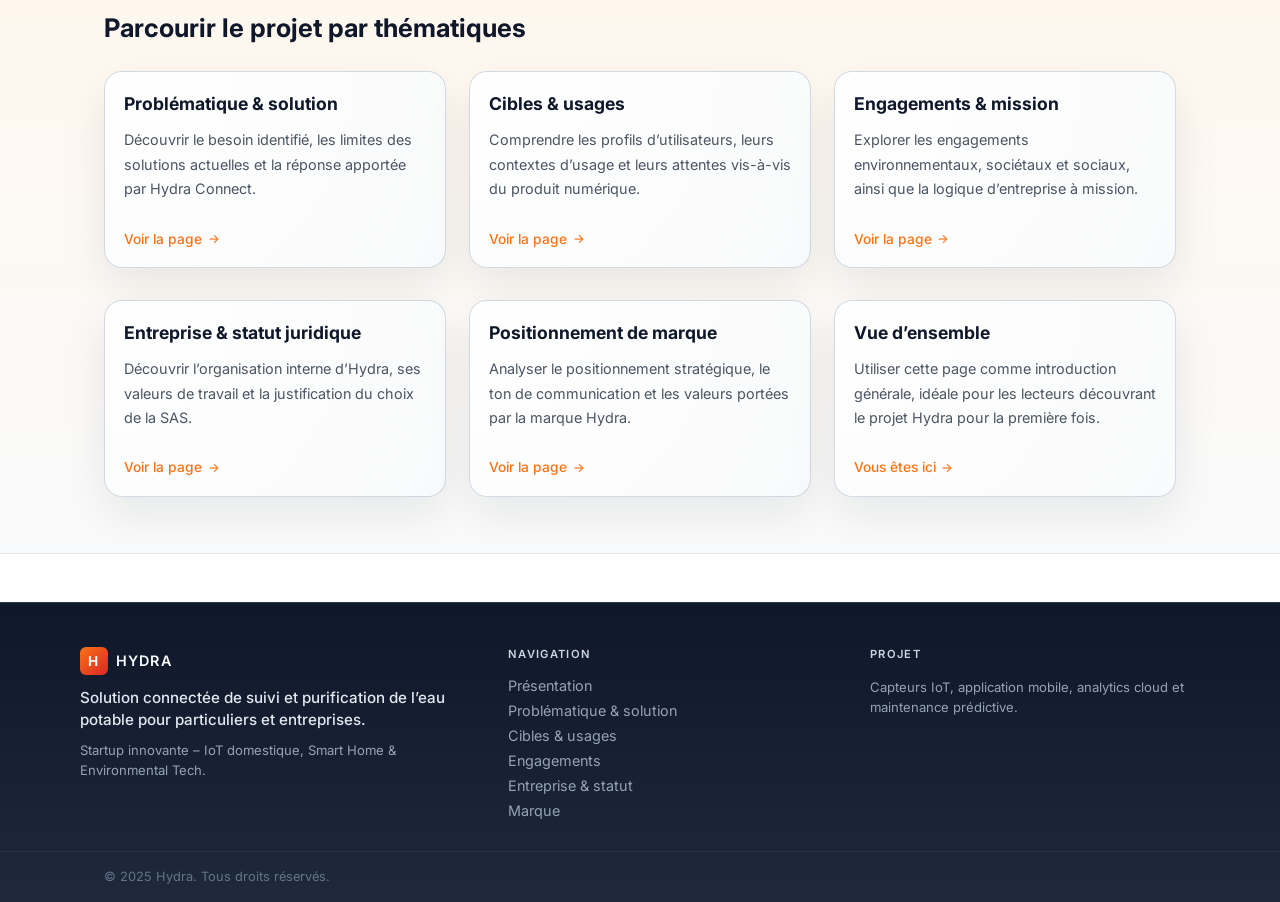
==== commit d5087a60: "fixe" ====
--- a/index.html
+++ b/index.html
@@ -163,17 +163,33 @@
 
   <footer class="site-footer">
     <div class="container footer-inner">
-      <div>
-        <p class="footer-brand">Hydra • Solution connectée de suivi et purification de l’eau potable.</p>
-        <p class="footer-note">Projet de startup innovante – IoT domestique, Smart Home &amp; Environmental Tech.</p>
-      </div>
-      <div class="footer-links">
-        <a href="index.html">Présentation</a>
-        <a href="problematique-solution.html">Problématique &amp; solution</a>
-        <a href="cibles-usages.html">Cibles &amp; usages</a>
-        <a href="engagements.html">Engagements</a>
-        <a href="entreprise-statut.html">Entreprise &amp; statut</a>
-        <a href="marque.html">Marque</a>
+      <div class="footer-brand-block">
+        <div class="footer-logo">
+          <span class="footer-logo-mark">H</span>
+          <span>Hydra</span>
+        </div>
+        <p class="footer-brand">Solution connectée de suivi et purification de l’eau potable pour particuliers et entreprises.</p>
+        <p class="footer-note">Startup innovante – IoT domestique, Smart Home &amp; Environmental Tech.</p>
+      </div>
+      <div class="footer-col">
+        <h4>Navigation</h4>
+        <nav class="footer-links" aria-label="Pied de page">
+          <a href="index.html">Présentation</a>
+          <a href="problematique-solution.html">Problématique &amp; solution</a>
+          <a href="cibles-usages.html">Cibles &amp; usages</a>
+          <a href="engagements.html">Engagements</a>
+          <a href="entreprise-statut.html">Entreprise &amp; statut</a>
+          <a href="marque.html">Marque</a>
+        </nav>
+      </div>
+      <div class="footer-col">
+        <h4>Projet</h4>
+        <p class="footer-note" style="margin: 0;">Capteurs IoT, application mobile, analytics cloud et maintenance prédictive.</p>
+      </div>
+    </div>
+    <div class="footer-bottom">
+      <div class="container footer-bottom-inner">
+        <span>© 2025 Hydra. Tous droits réservés.</span>
       </div>
     </div>
   </footer>
--- a/style.css
+++ b/style.css
@@ -616,45 +616,148 @@
 }
 
 .site-footer {
-  border-top: 1px solid rgba(226, 232, 240, 0.9);
-  background: linear-gradient(to bottom, #f9fafb, #e5e7eb);
-  padding: 1.8rem 0 2.2rem;
-  margin-top: 1.5rem;
-  font-size: 0.86rem;
+  margin-top: 3rem;
+  background: linear-gradient(180deg, #0f172a 0%, #1e293b 100%);
+  color: #94a3b8;
+  font-size: 0.9rem;
+  padding: 0;
+  border-top: 1px solid rgba(248, 250, 252, 0.08);
 }
 
 .footer-inner {
-  display: flex;
-  flex-wrap: wrap;
-  align-items: flex-start;
-  justify-content: space-between;
-  gap: 0.8rem 1.5rem;
-  color: var(--text-muted);
-}
-
-.footer-links a {
-  color: var(--accent);
+  display: grid;
+  grid-template-columns: 1.2fr 1fr 1fr;
+  gap: 2.5rem 2rem;
+  padding: 2.75rem 0 2rem;
+}
+
+.footer-brand-block {
+  display: flex;
+  flex-direction: column;
+  gap: 0.5rem;
+}
+
+.footer-logo {
+  display: inline-flex;
+  align-items: center;
+  gap: 0.5rem;
   font-weight: 600;
-  font-size: 0.8rem;
+  letter-spacing: 0.08em;
   text-transform: uppercase;
-  letter-spacing: 0.08em;
+  font-size: 0.9rem;
+  color: #f8fafc;
+  margin-bottom: 0.25rem;
+}
+
+.footer-logo-mark {
+  width: 28px;
+  height: 28px;
+  border-radius: 6px;
+  display: inline-flex;
+  align-items: center;
+  justify-content: center;
+  background: var(--accent-gradient);
+  font-size: 0.85rem;
+  font-weight: 700;
+  color: #fff;
 }
 
 .footer-brand {
-  margin: 0 0 0.35rem;
-  font-weight: 600;
-  color: var(--text);
+  margin: 0;
+  color: #e2e8f0;
+  font-weight: 500;
+  font-size: 0.95rem;
+  line-height: 1.5;
+  max-width: 28rem;
 }
 
 .footer-note {
   margin: 0;
-  max-width: 30rem;
+  font-size: 0.82rem;
+  line-height: 1.55;
+  color: #94a3b8;
+  max-width: 28rem;
+}
+
+.footer-col h4 {
+  margin: 0 0 1rem;
+  font-size: 0.7rem;
+  font-weight: 600;
+  text-transform: uppercase;
+  letter-spacing: 0.12em;
+  color: #cbd5e1;
+}
+
+.footer-links {
+  display: flex;
+  flex-direction: column;
+  gap: 0.5rem;
+}
+
+.footer-links a {
+  color: #94a3b8;
+  font-weight: 400;
+  font-size: 0.9rem;
+  text-transform: none;
+  letter-spacing: 0;
+  transition: color 0.15s ease;
+}
+
+.footer-links a:hover {
+  color: var(--accent);
+}
+
+.footer-bottom {
+  border-top: 1px solid rgba(248, 250, 252, 0.06);
+  padding: 1.1rem 0;
+}
+
+.footer-bottom-inner {
+  display: flex;
+  flex-wrap: wrap;
+  align-items: center;
+  justify-content: space-between;
+  gap: 0.75rem 1.5rem;
+  font-size: 0.8rem;
+  color: #64748b;
+}
+
+.footer-bottom-inner a {
+  color: #94a3b8;
+  transition: color 0.15s ease;
+}
+
+.footer-bottom-inner a:hover {
+  color: var(--accent);
+}
+
+@media (max-width: 840px) {
+  .footer-inner {
+    grid-template-columns: 1fr 1fr;
+    gap: 2rem;
+  }
+
+  .footer-brand-block {
+    grid-column: 1 / -1;
+  }
 }
 
 @media (max-width: 640px) {
   .footer-inner {
+    grid-template-columns: 1fr;
+    padding-top: 2rem;
+    padding-bottom: 1.5rem;
+    gap: 1.5rem;
+  }
+
+  .footer-brand-block {
+    grid-column: 1;
+  }
+
+  .footer-bottom-inner {
     flex-direction: column;
     align-items: flex-start;
+    text-align: left;
   }
 }
 
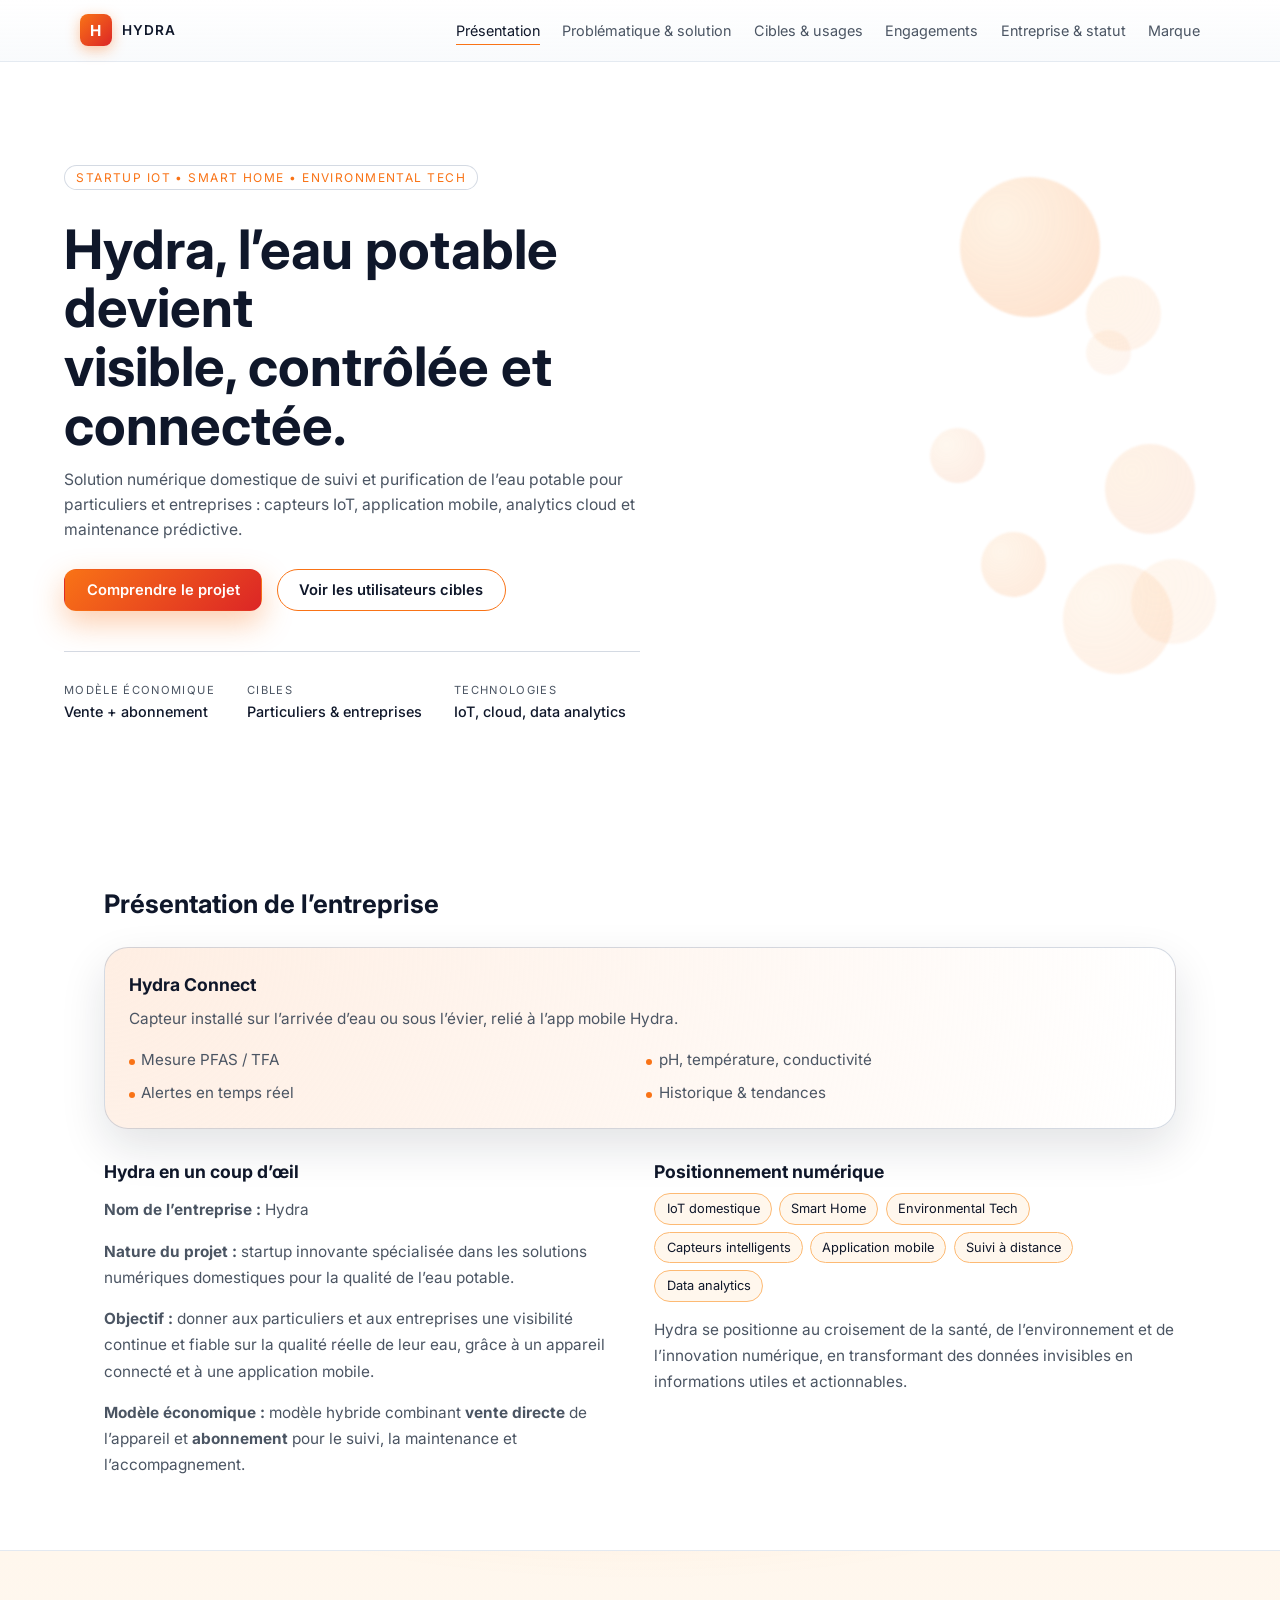
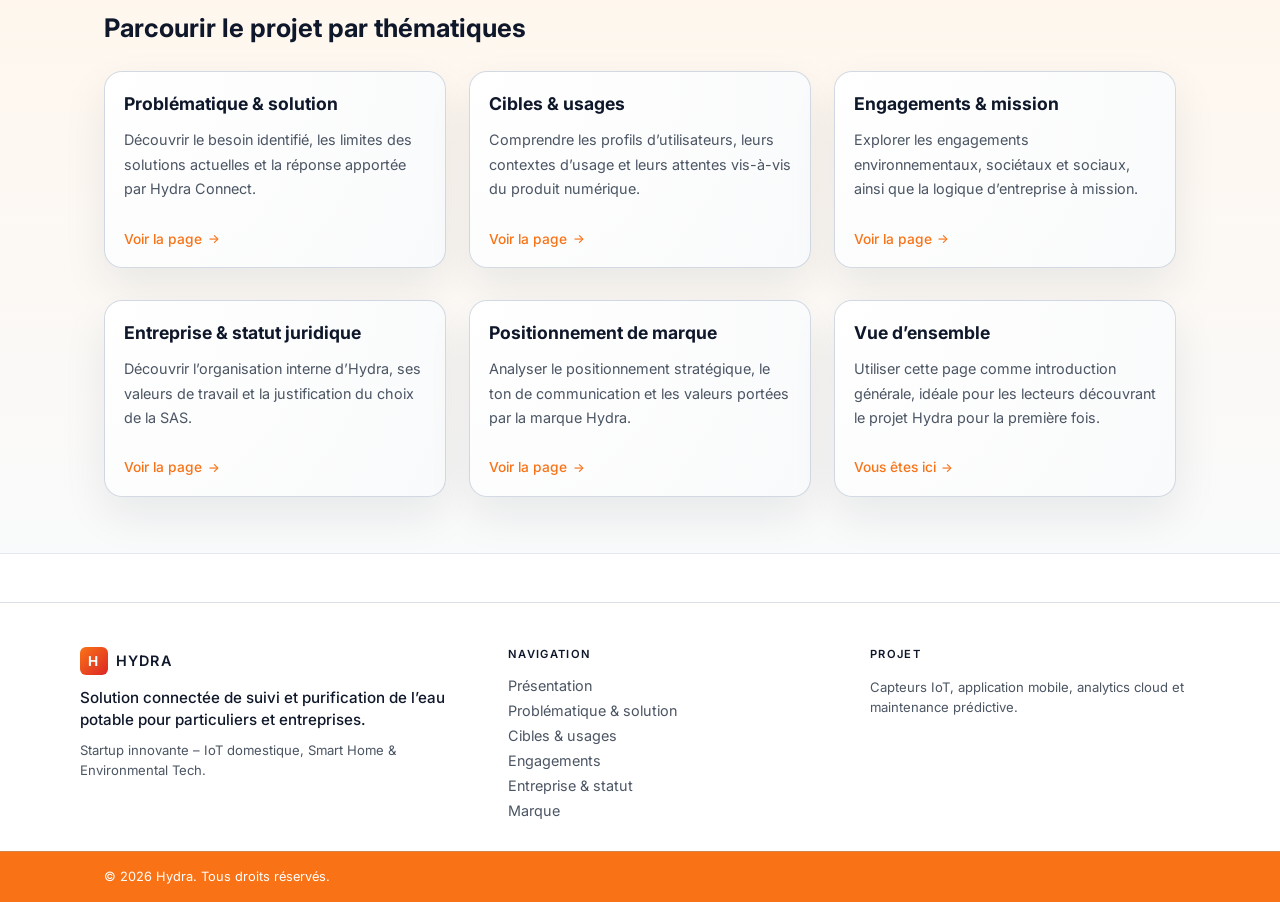
==== commit 464ba33a: "Update copyright year in footer to 2026" ====
--- a/index.html
+++ b/index.html
@@ -189,7 +189,7 @@
     </div>
     <div class="footer-bottom">
       <div class="container footer-bottom-inner">
-        <span>© 2025 Hydra. Tous droits réservés.</span>
+        <span>© 2026 Hydra. Tous droits réservés.</span>
       </div>
     </div>
   </footer>
--- a/style.css
+++ b/style.css
@@ -31,6 +31,7 @@
   background: var(--bg);
   color: var(--text);
   -webkit-font-smoothing: antialiased;
+  overflow-x: hidden;
 }
 
 img {
@@ -48,6 +49,10 @@
   max-width: 1120px;
   margin: 0 auto;
   padding: 0 1.5rem;
+}
+
+.hero-inner {
+  padding: 2rem 0 2.5rem;
 }
 
 .site-header {
@@ -100,6 +105,7 @@
   display: flex;
   align-items: center;
   gap: 1.5rem;
+  position: relative;
 }
 
 .nav-links {
@@ -617,11 +623,11 @@
 
 .site-footer {
   margin-top: 3rem;
-  background: linear-gradient(180deg, #0f172a 0%, #1e293b 100%);
-  color: #94a3b8;
+  background: #ffffff;
+  color: #64748b;
   font-size: 0.9rem;
   padding: 0;
-  border-top: 1px solid rgba(248, 250, 252, 0.08);
+  border-top: 1px solid rgba(148, 163, 184, 0.35);
 }
 
 .footer-inner {
@@ -645,7 +651,7 @@
   letter-spacing: 0.08em;
   text-transform: uppercase;
   font-size: 0.9rem;
-  color: #f8fafc;
+  color: var(--text);
   margin-bottom: 0.25rem;
 }
 
@@ -664,7 +670,7 @@
 
 .footer-brand {
   margin: 0;
-  color: #e2e8f0;
+  color: var(--text);
   font-weight: 500;
   font-size: 0.95rem;
   line-height: 1.5;
@@ -675,7 +681,7 @@
   margin: 0;
   font-size: 0.82rem;
   line-height: 1.55;
-  color: #94a3b8;
+  color: var(--text-muted);
   max-width: 28rem;
 }
 
@@ -685,7 +691,7 @@
   font-weight: 600;
   text-transform: uppercase;
   letter-spacing: 0.12em;
-  color: #cbd5e1;
+  color: var(--text);
 }
 
 .footer-links {
@@ -695,7 +701,7 @@
 }
 
 .footer-links a {
-  color: #94a3b8;
+  color: var(--text-muted);
   font-weight: 400;
   font-size: 0.9rem;
   text-transform: none;
@@ -708,8 +714,9 @@
 }
 
 .footer-bottom {
-  border-top: 1px solid rgba(248, 250, 252, 0.06);
+  border-top: 1px solid rgba(148, 163, 184, 0.35);
   padding: 1.1rem 0;
+  background: var(--accent);
 }
 
 .footer-bottom-inner {
@@ -719,16 +726,16 @@
   justify-content: space-between;
   gap: 0.75rem 1.5rem;
   font-size: 0.8rem;
-  color: #64748b;
+  color: #ffffff;
 }
 
 .footer-bottom-inner a {
-  color: #94a3b8;
+  color: rgba(255, 255, 255, 0.95);
   transition: color 0.15s ease;
 }
 
 .footer-bottom-inner a:hover {
-  color: var(--accent);
+  color: #ffffff;
 }
 
 @media (max-width: 840px) {
@@ -790,9 +797,18 @@
     flex-direction: column;
     align-items: flex-start;
   }
+
+  .hero-grid {
+    grid-template-columns: 1fr;
+  }
 }
 
 @media (max-width: 720px) {
+  .site-header {
+    z-index: 40;
+    padding: 10px;
+  }
+
   .hero {
     padding-top: 3.8rem;
     min-height: auto;
@@ -806,39 +822,72 @@
     flex-direction: column;
   }
 
+  .section {
+    padding: 2.5rem 0 2rem;
+  }
+
+  .section h2 {
+    font-size: 1.4rem;
+    margin-bottom: 1.4rem;
+  }
+
+  .hero-inner {
+    padding: 1.75rem 0 2rem;
+  }
+
   .nav-toggle {
     display: flex;
   }
 
   .nav-links {
-    position: absolute;
-    inset-inline: 0;
-    top: 100%;
-    background: rgba(2, 6, 23, 0.98);
-    padding: 0.6rem 1.5rem 0.9rem;
-    border-bottom: 1px solid rgba(15, 23, 42, 0.9);
+    position: fixed;
+    top: 0;
+    right: 0;
+    width: 100%;
+    height: 100vh;
+    height: 100dvh;
+    background: rgba(249, 115, 22, 0.95);
+    padding: 5rem 1.5rem 2rem;
     flex-direction: column;
-    align-items: flex-start;
-    gap: 0.35rem;
-    max-height: 0;
-    overflow: hidden;
-    opacity: 0;
-    pointer-events: none;
-    transition: max-height 0.18s ease, opacity 0.18s ease;
+    align-items: stretch;
+    gap: 0.5rem;
+    box-sizing: border-box;
+    z-index: 30;
+    transform: translateX(100%);
+    transition: transform 0.3s ease, visibility 0.3s ease;
+    visibility: hidden;
+    overflow-y: auto;
+    border-left: 1px solid rgba(234, 88, 12, 0.5);
   }
 
   .nav-links.open {
-    max-height: 320px;
-    opacity: 1;
-    pointer-events: auto;
+    transform: translateX(0);
+    visibility: visible;
   }
 
   .nav-links a {
-    padding: 0.35rem 0;
+    padding: 0.5rem 0;
+    font-size: 1.15rem;
+    color: rgba(255, 255, 255, 0.95);
+    border-color: transparent;
+  }
+
+  .nav-links a:hover {
+    color: #ffffff;
+    border-color: rgba(253, 186, 116, 0.6);
+  }
+
+  .nav-links a.active {
+    color: #ffffff;
+    border-color: #fdba74;
   }
 }
 
 @media (max-width: 540px) {
+  .container {
+    padding: 0 1.15rem;
+  }
+
   .card {
     padding: 1.1rem 1.05rem;
   }
@@ -847,5 +896,81 @@
   .legal-block {
     padding: 1.1rem 1.1rem;
   }
-}
-
+
+  .section {
+    padding: 2rem 0 1.5rem;
+  }
+
+  .section h2 {
+    font-size: 1.28rem;
+    margin-bottom: 1.2rem;
+  }
+
+  .hero-left {
+    padding: 2rem 1.15rem 1.75rem;
+  }
+
+  .hero-inner {
+    padding: 1.5rem 0 1.75rem;
+  }
+
+  .hero h1 {
+    font-size: clamp(1.75rem, 5vw + 1rem, 2.5rem);
+  }
+
+  .hero-subtitle {
+    font-size: 0.9rem;
+  }
+
+  .hero-actions-row {
+    margin-top: 1.4rem;
+    gap: 1rem;
+  }
+
+  .hero-actions {
+    gap: 0.65rem;
+  }
+
+  .btn {
+    padding: 0.65rem 1.2rem;
+    font-size: 0.88rem;
+  }
+
+  .badge {
+    font-size: 0.7rem;
+    padding: 0.22rem 0.6rem;
+  }
+
+  .device-card ul {
+    grid-template-columns: 1fr;
+  }
+
+  .accordion details {
+    padding: 0.6rem 0.8rem;
+  }
+
+  .accordion summary {
+    font-size: 0.9rem;
+  }
+}
+
+@media (max-width: 380px) {
+  .container {
+    padding: 0 1rem;
+  }
+
+  .hero-left {
+    padding: 1.5rem 1rem 1.5rem;
+  }
+
+  .hero-actions {
+    flex-direction: column;
+    width: 100%;
+  }
+
+  .hero-actions .btn {
+    width: 100%;
+    justify-content: center;
+  }
+}
+
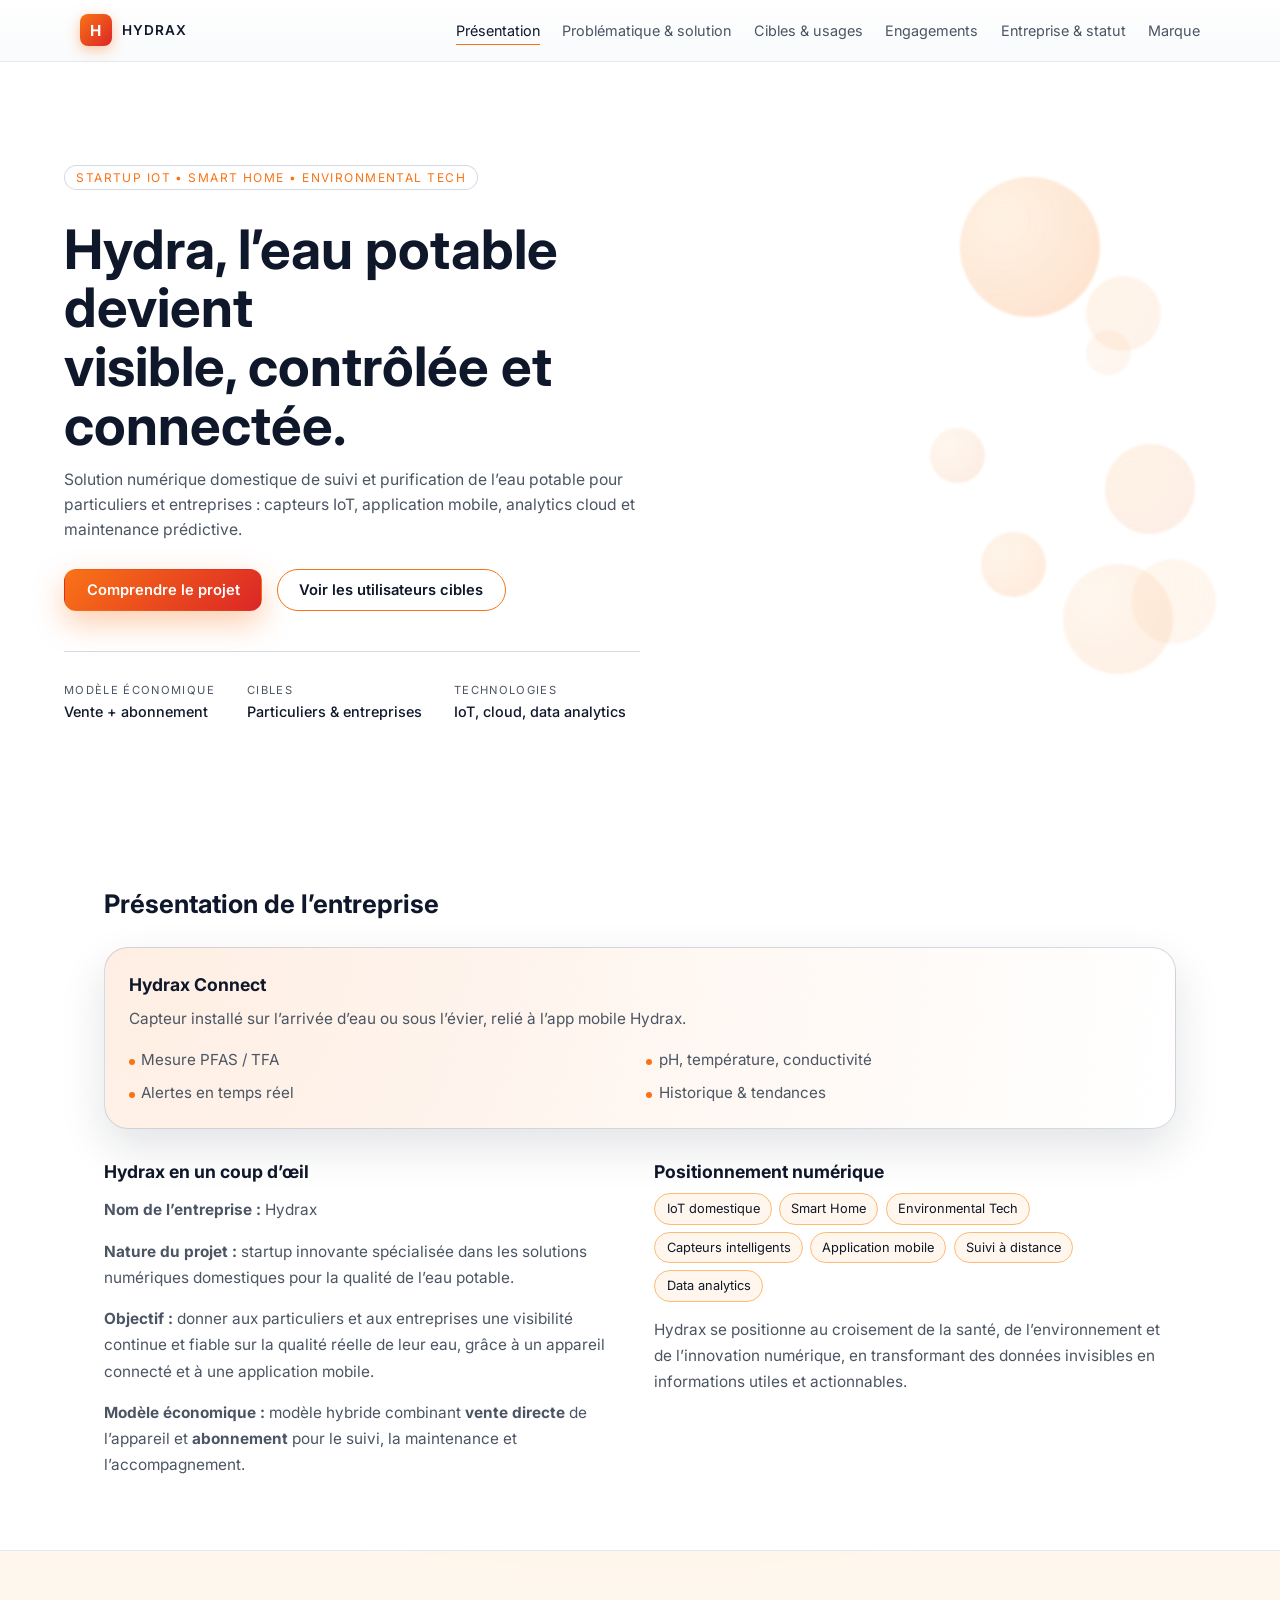
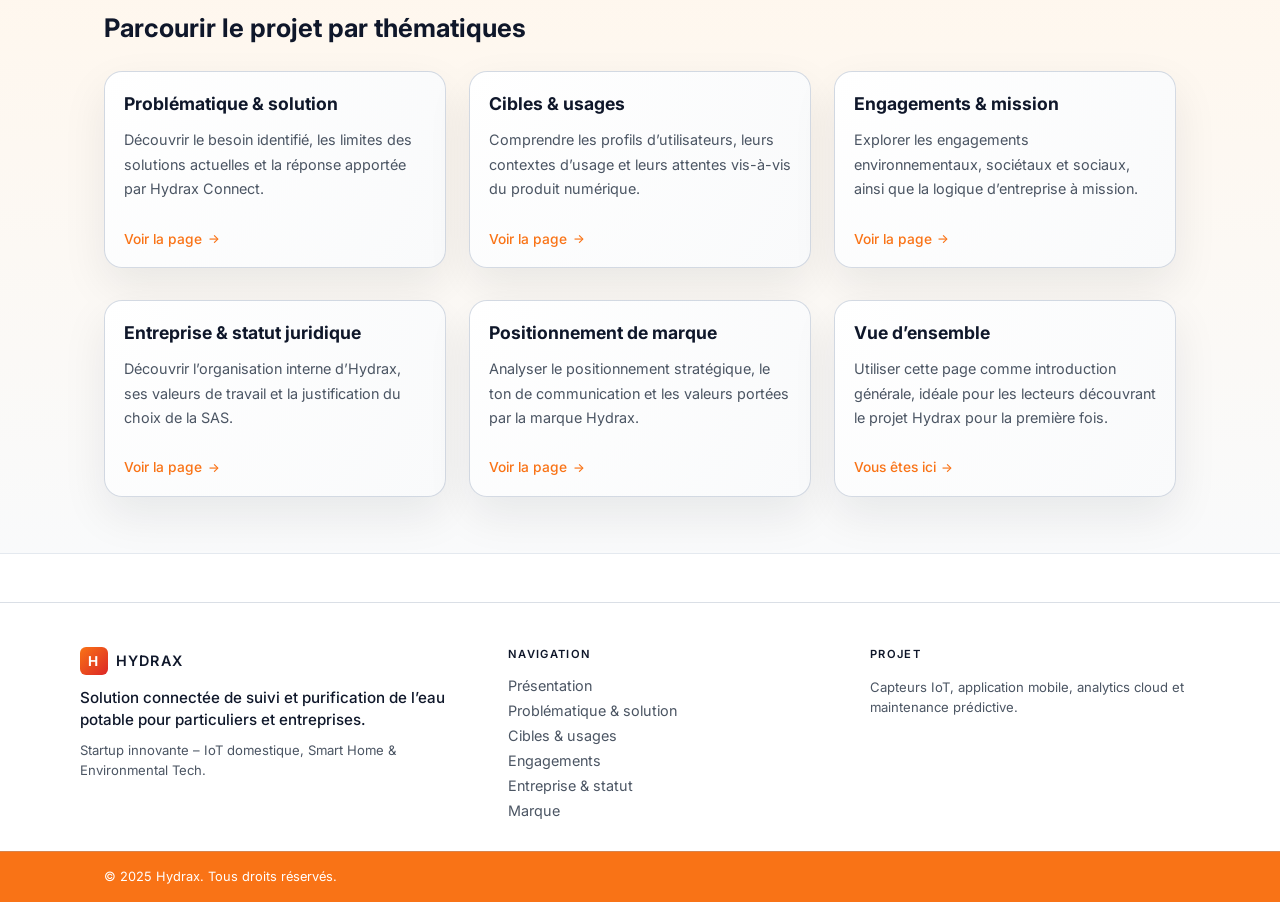
==== commit a9ed7d7a: "hidrax" ====
--- a/index.html
+++ b/index.html
@@ -3,7 +3,7 @@
 <head>
   <meta charset="UTF-8">
   <meta name="viewport" content="width=device-width, initial-scale=1.0">
-  <title>Hydra – Solution connectée pour la qualité de l’eau</title>
+  <title>Hydrax – Solution connectée pour la qualité de l’eau</title>
   <link rel="stylesheet" href="style.css">
   <link rel="preconnect" href="https://fonts.googleapis.com">
   <link rel="preconnect" href="https://fonts.gstatic.com" crossorigin>
@@ -14,7 +14,7 @@
     <div class="container header-inner">
       <div class="logo">
         <span class="logo-mark">H</span>
-        <span class="logo-text">Hydra</span>
+        <span class="logo-text">Hydrax</span>
       </div>
       <nav class="main-nav" id="mainNav">
         <button class="nav-toggle" id="navToggle" aria-label="Menu">
@@ -84,8 +84,8 @@
       <div class="container">
         <h2>Présentation de l’entreprise</h2>
         <div class="device-card section-device-card">
-          <h3>Hydra Connect</h3>
-          <p>Capteur installé sur l’arrivée d’eau ou sous l’évier, relié à l’app mobile Hydra.</p>
+        <h3>Hydrax Connect</h3>
+          <p>Capteur installé sur l’arrivée d’eau ou sous l’évier, relié à l’app mobile Hydrax.</p>
           <ul>
             <li>Mesure PFAS / TFA</li>
             <li>pH, température, conductivité</li>
@@ -95,8 +95,8 @@
         </div>
         <div class="grid two-cols">
           <div>
-            <h3>Hydra en un coup d’œil</h3>
-            <p><strong>Nom de l’entreprise :</strong> Hydra</p>
+            <h3>Hydrax en un coup d’œil</h3>
+            <p><strong>Nom de l’entreprise :</strong> Hydrax</p>
             <p><strong>Nature du projet :</strong> startup innovante spécialisée dans les solutions numériques domestiques pour la qualité de l’eau potable.</p>
             <p><strong>Objectif :</strong> donner aux particuliers et aux entreprises une visibilité continue et fiable sur la qualité réelle de leur eau, grâce à un appareil connecté et à une application mobile.</p>
             <p><strong>Modèle économique :</strong> modèle hybride combinant <strong>vente directe</strong> de l’appareil et <strong>abonnement</strong> pour le suivi, la maintenance et l’accompagnement.</p>
@@ -112,7 +112,7 @@
               <li>Suivi à distance</li>
               <li>Data analytics</li>
             </ul>
-            <p>Hydra se positionne au croisement de la santé, de l’environnement et de l’innovation numérique, en transformant des données invisibles en informations utiles et actionnables.</p>
+            <p>Hydrax se positionne au croisement de la santé, de l’environnement et de l’innovation numérique, en transformant des données invisibles en informations utiles et actionnables.</p>
           </div>
         </div>
       </div>
@@ -125,7 +125,7 @@
         <div class="grid three-cols cards">
           <article class="card">
             <h3>Problématique & solution</h3>
-            <p>Découvrir le besoin identifié, les limites des solutions actuelles et la réponse apportée par Hydra Connect.</p>
+            <p>Découvrir le besoin identifié, les limites des solutions actuelles et la réponse apportée par Hydrax Connect.</p>
             <a href="problematique-solution.html" class="btn-link">Voir la page</a>
           </article>
           <article class="card">
@@ -143,17 +143,17 @@
         <div class="grid three-cols cards margin-top-lg">
           <article class="card">
             <h3>Entreprise & statut juridique</h3>
-            <p>Découvrir l’organisation interne d’Hydra, ses valeurs de travail et la justification du choix de la SAS.</p>
+            <p>Découvrir l’organisation interne d’Hydrax, ses valeurs de travail et la justification du choix de la SAS.</p>
             <a href="entreprise-statut.html" class="btn-link">Voir la page</a>
           </article>
           <article class="card">
             <h3>Positionnement de marque</h3>
-            <p>Analyser le positionnement stratégique, le ton de communication et les valeurs portées par la marque Hydra.</p>
+            <p>Analyser le positionnement stratégique, le ton de communication et les valeurs portées par la marque Hydrax.</p>
             <a href="marque.html" class="btn-link">Voir la page</a>
           </article>
           <article class="card">
             <h3>Vue d’ensemble</h3>
-            <p>Utiliser cette page comme introduction générale, idéale pour les lecteurs découvrant le projet Hydra pour la première fois.</p>
+            <p>Utiliser cette page comme introduction générale, idéale pour les lecteurs découvrant le projet Hydrax pour la première fois.</p>
             <a href="index.html" class="btn-link">Vous êtes ici</a>
           </article>
         </div>
@@ -166,7 +166,7 @@
       <div class="footer-brand-block">
         <div class="footer-logo">
           <span class="footer-logo-mark">H</span>
-          <span>Hydra</span>
+          <span>Hydrax</span>
         </div>
         <p class="footer-brand">Solution connectée de suivi et purification de l’eau potable pour particuliers et entreprises.</p>
         <p class="footer-note">Startup innovante – IoT domestique, Smart Home &amp; Environmental Tech.</p>
@@ -189,7 +189,7 @@
     </div>
     <div class="footer-bottom">
       <div class="container footer-bottom-inner">
-        <span>© 2026 Hydra. Tous droits réservés.</span>
+        <span>© 2025 Hydrax. Tous droits réservés.</span>
       </div>
     </div>
   </footer>
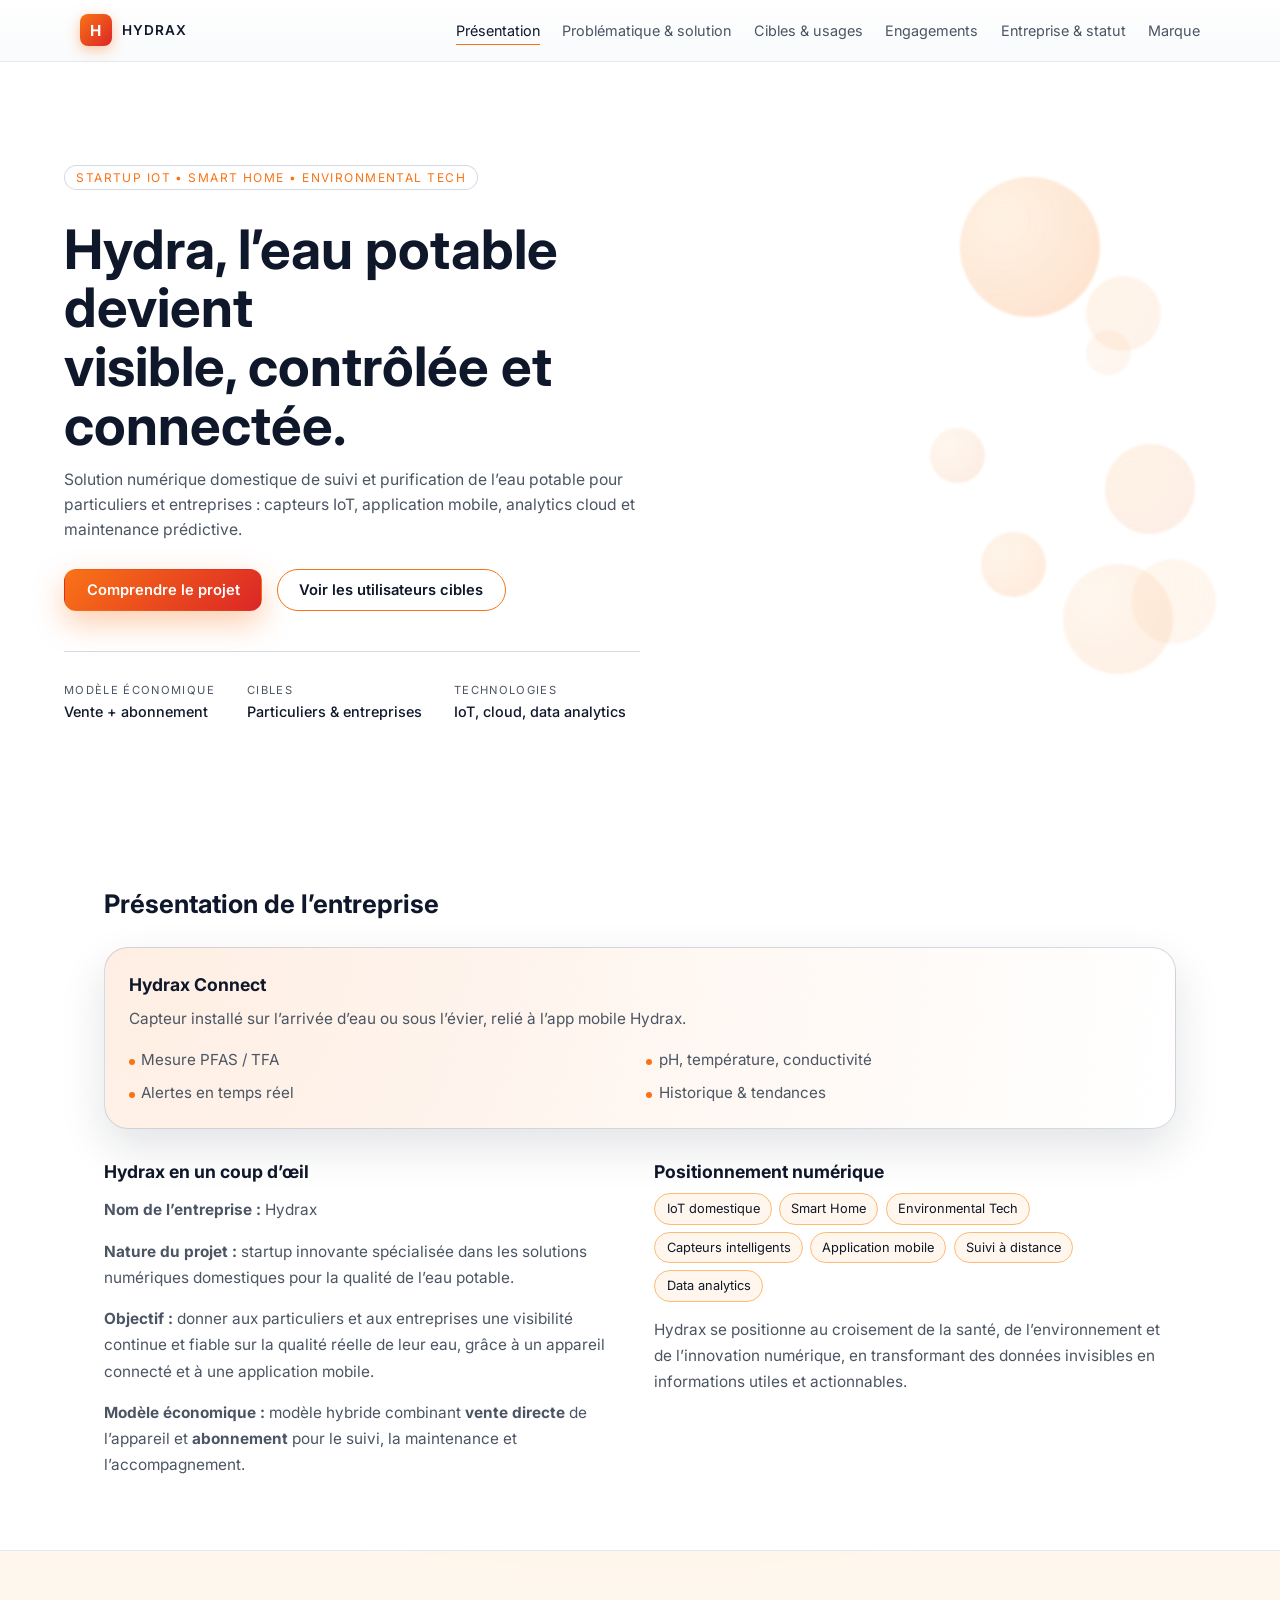
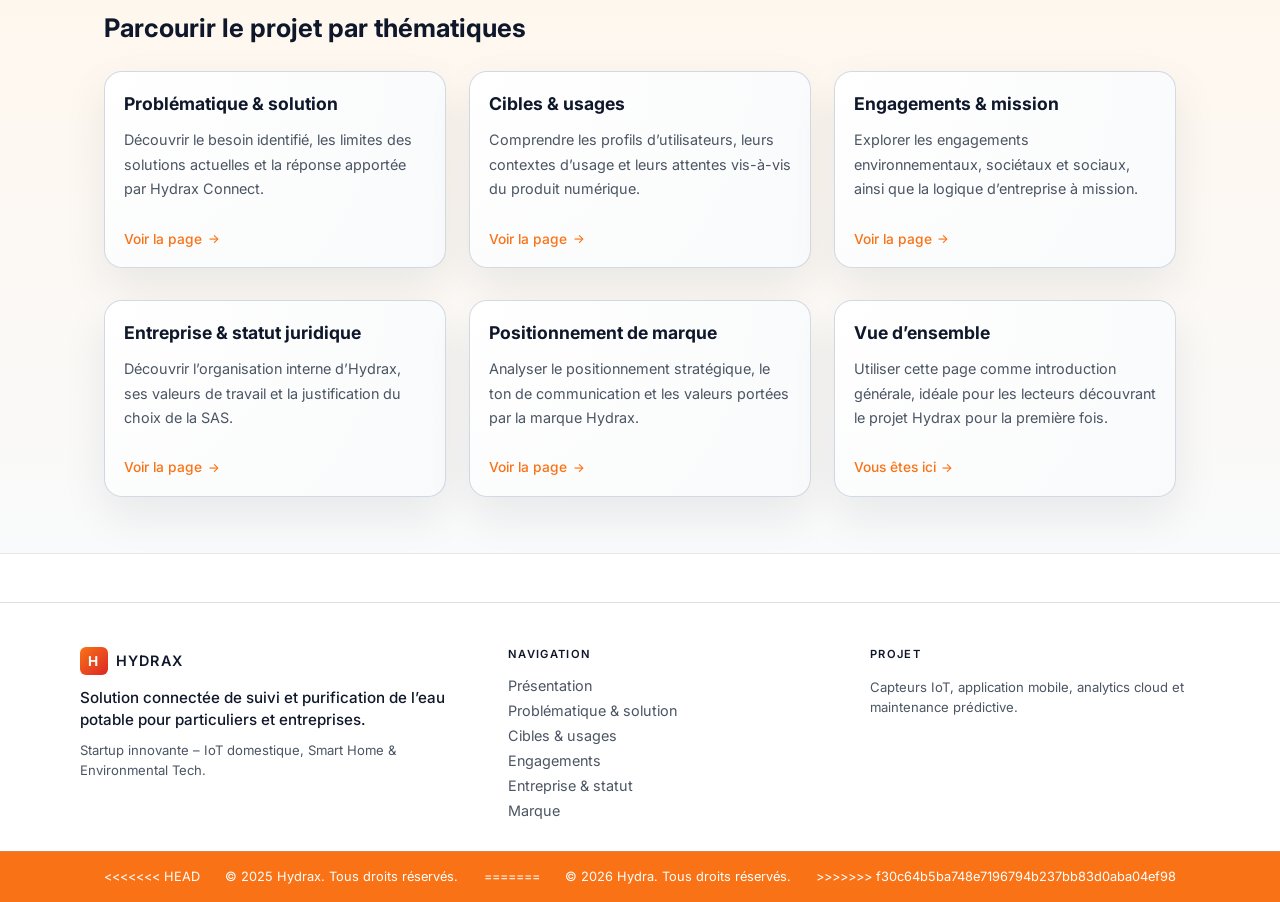
==== commit 2e7334b8: "dq" ====
--- a/index.html
+++ b/index.html
@@ -189,7 +189,11 @@
     </div>
     <div class="footer-bottom">
       <div class="container footer-bottom-inner">
+<<<<<<< HEAD
         <span>© 2025 Hydrax. Tous droits réservés.</span>
+=======
+        <span>© 2026 Hydra. Tous droits réservés.</span>
+>>>>>>> f30c64b5ba748e7196794b237bb83d0aba04ef98
       </div>
     </div>
   </footer>
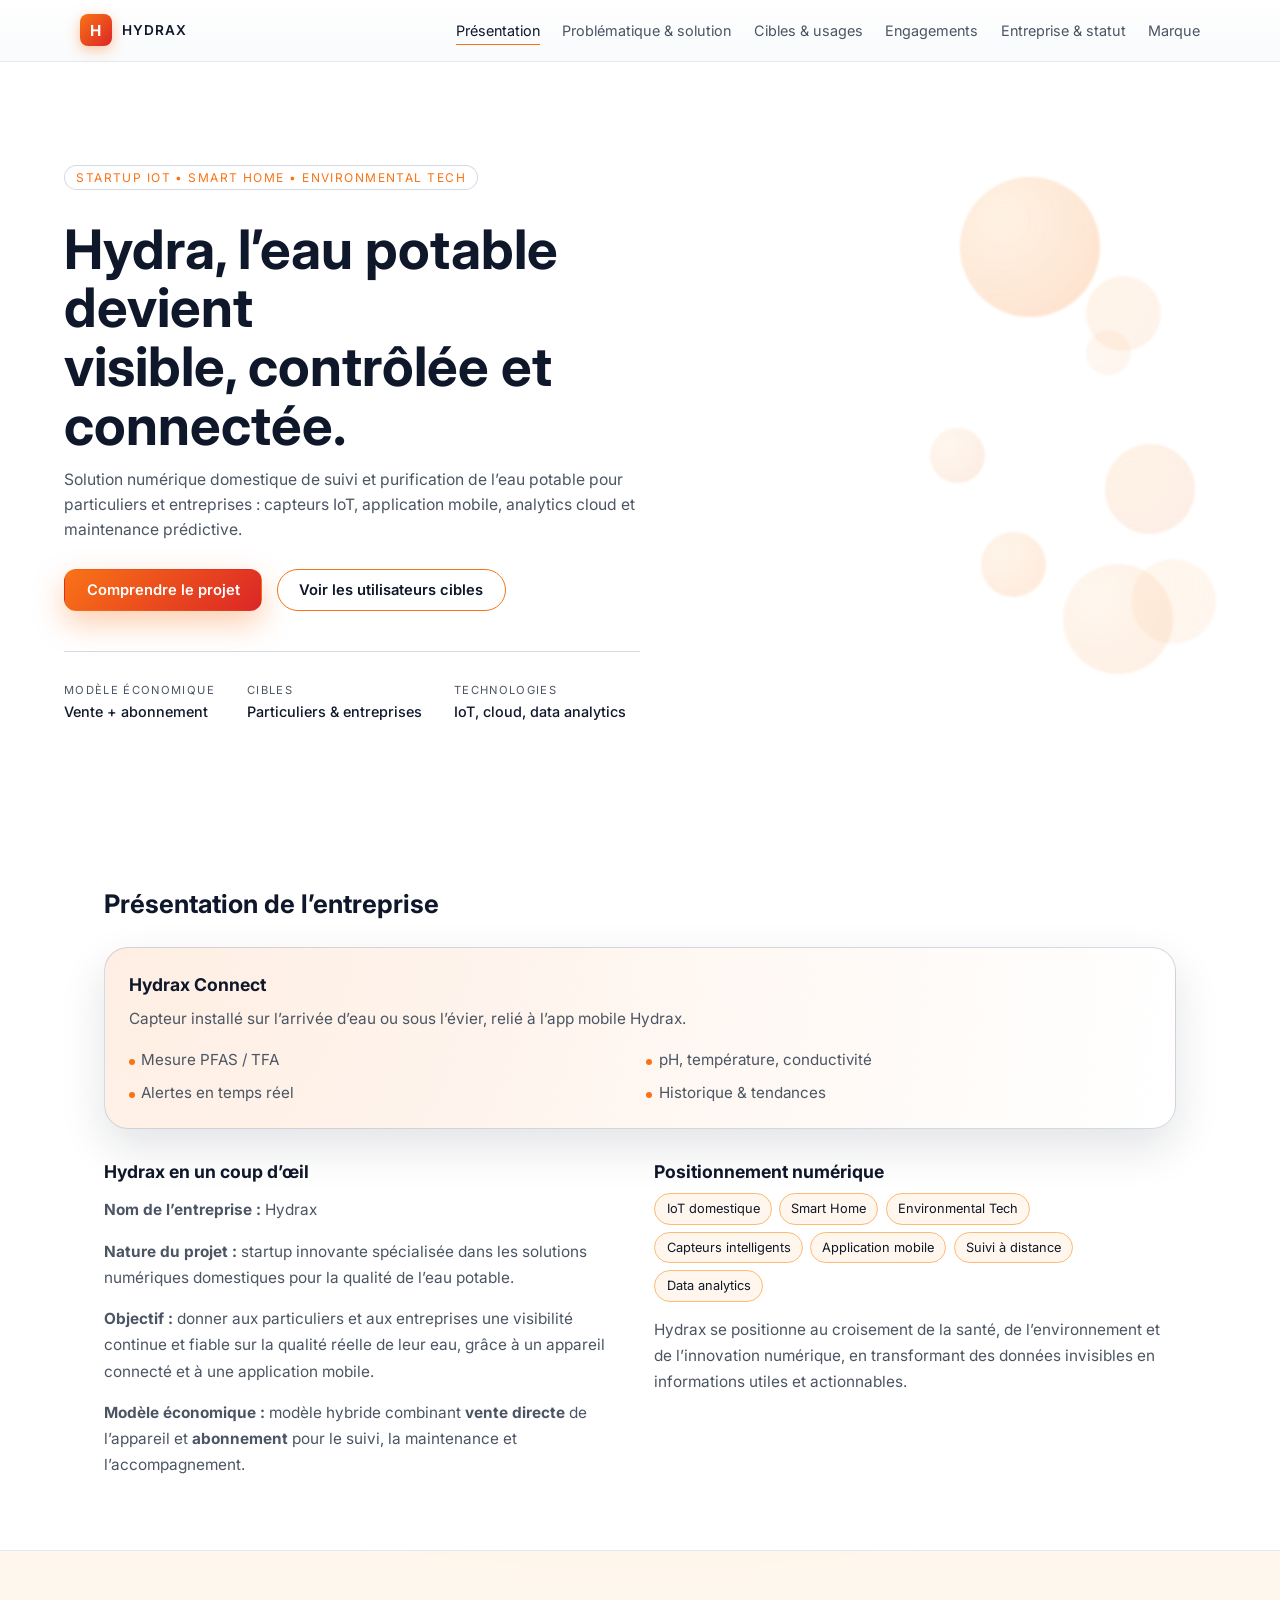
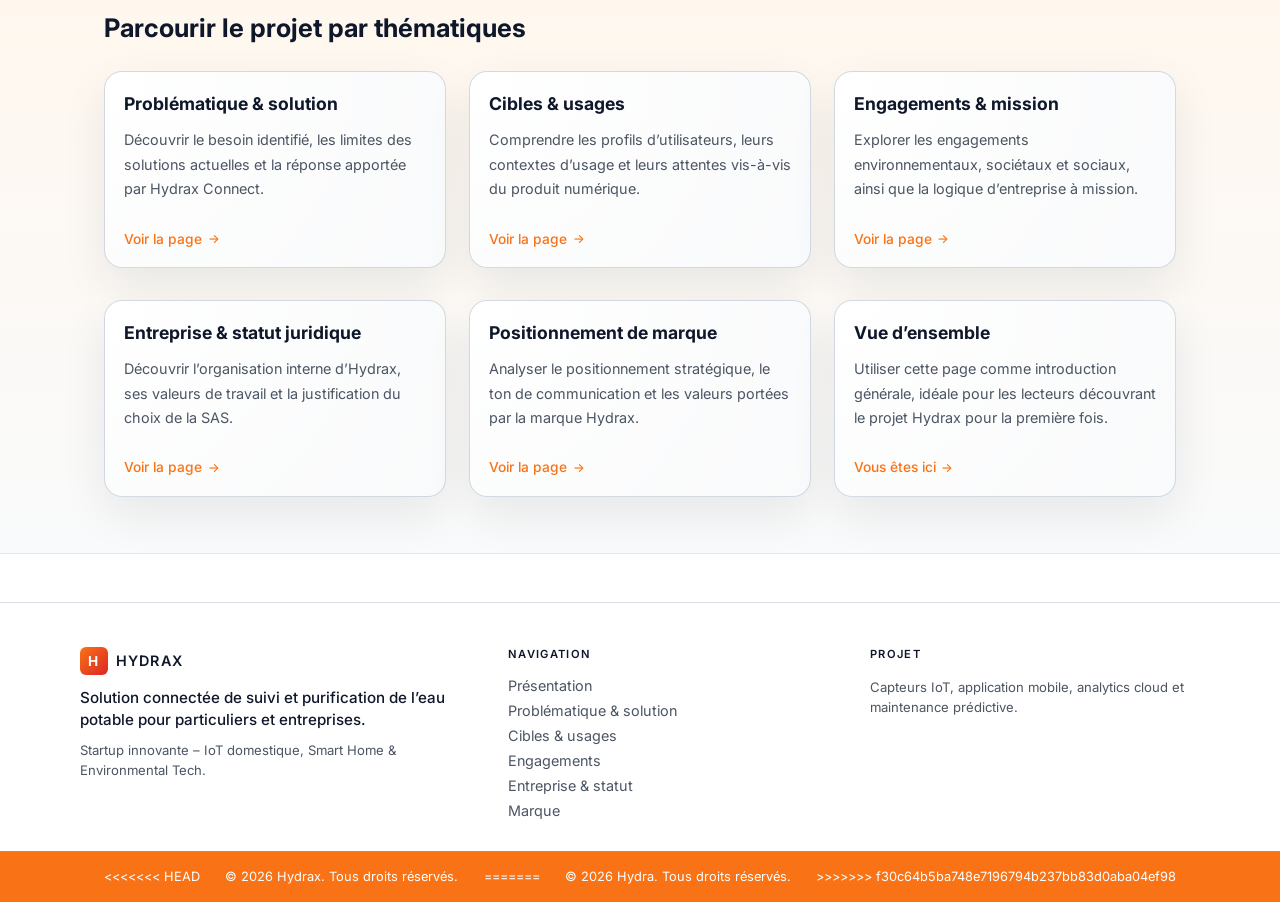
==== commit c2bf4553: "2026" ====
--- a/index.html
+++ b/index.html
@@ -190,7 +190,7 @@
     <div class="footer-bottom">
       <div class="container footer-bottom-inner">
 <<<<<<< HEAD
-        <span>© 2025 Hydrax. Tous droits réservés.</span>
+        <span>© 2026 Hydrax. Tous droits réservés.</span>
 =======
         <span>© 2026 Hydra. Tous droits réservés.</span>
 >>>>>>> f30c64b5ba748e7196794b237bb83d0aba04ef98
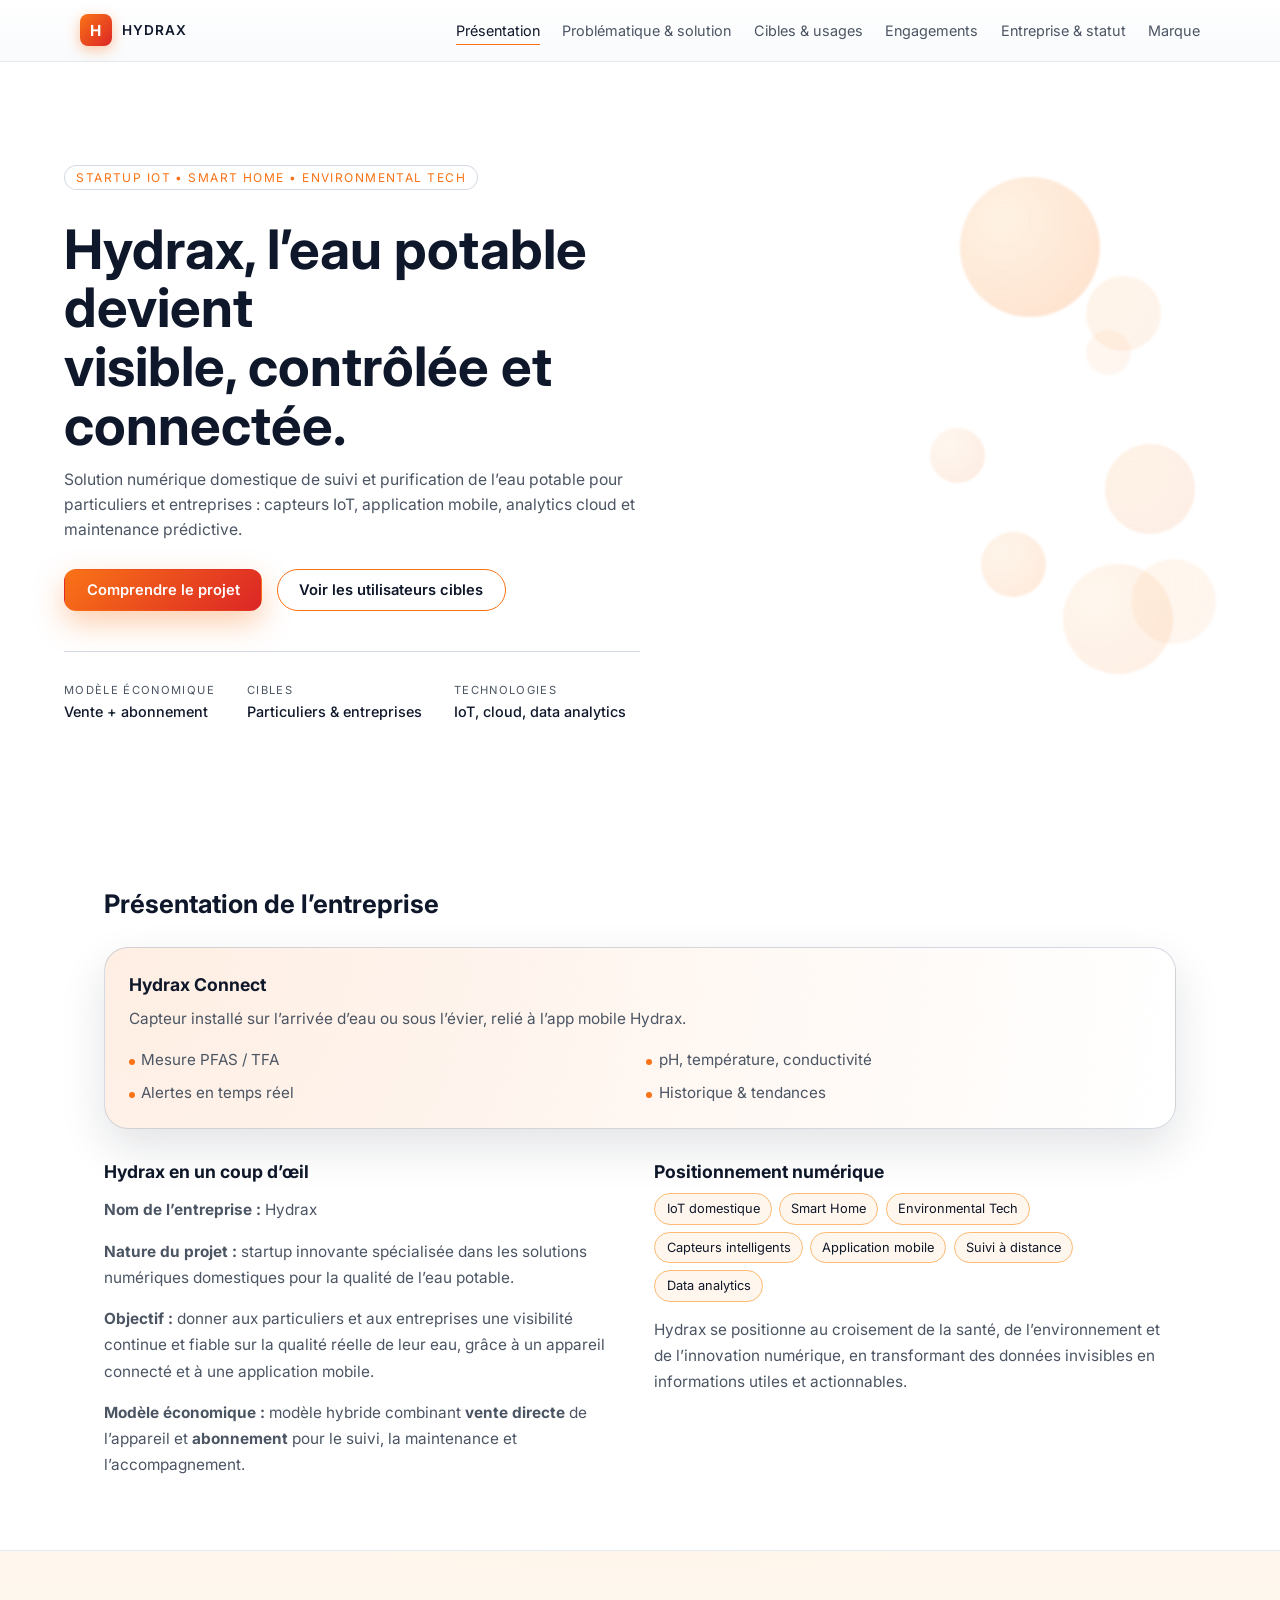
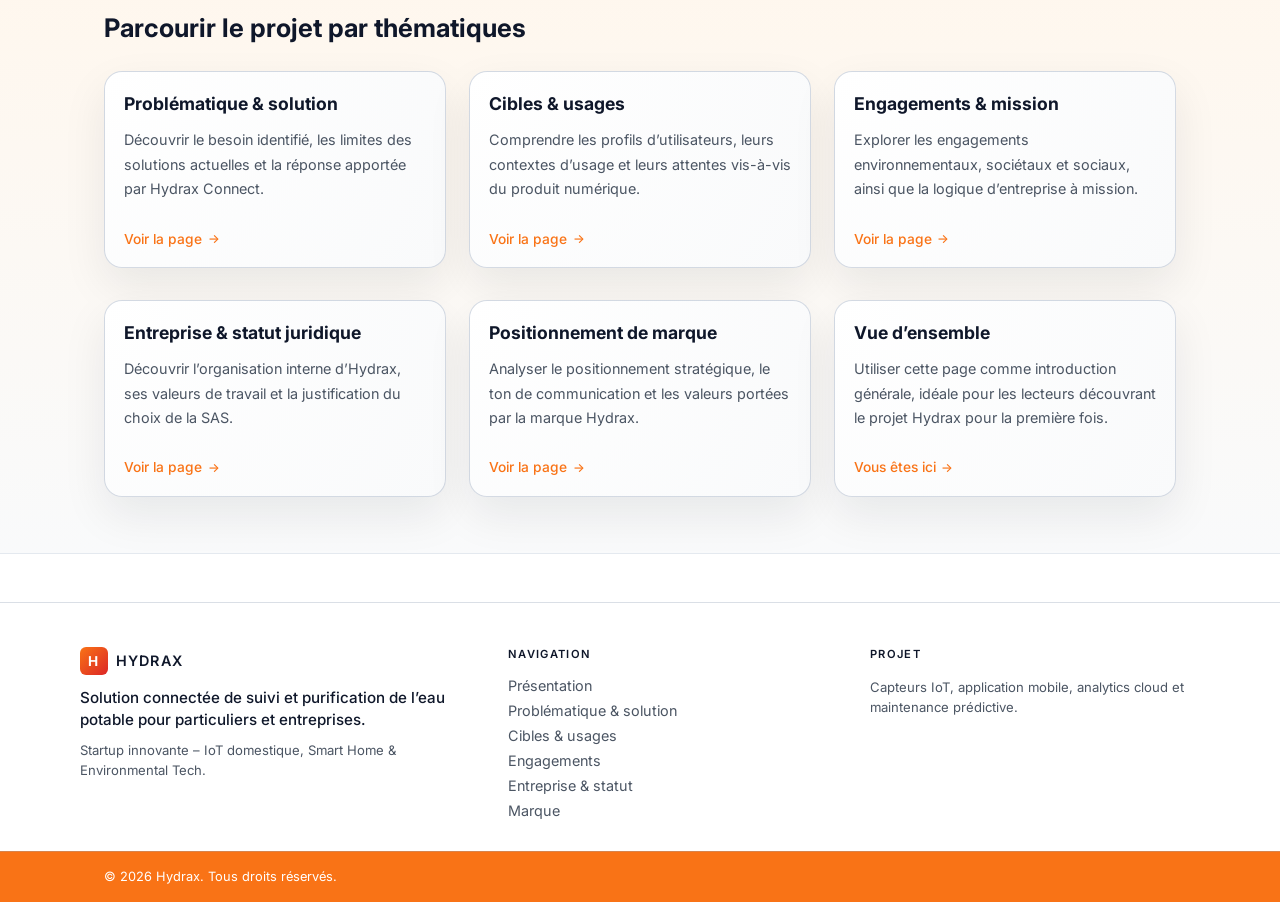
==== commit ef44291b: "hydrax" ====
--- a/index.html
+++ b/index.html
@@ -37,7 +37,7 @@
       <div class="hero-left">
       <div class="hero-text" data-parallax="0.08">
         <p class="badge">Startup IoT • Smart Home • Environmental Tech</p>
-        <h1><span class="hero-headline-line">Hydra, l’eau potable devient</span><span class="hero-headline-line">visible, contrôlée et connectée.</span></h1>
+        <h1><span class="hero-headline-line">Hydrax, l’eau potable devient</span><span class="hero-headline-line">visible, contrôlée et connectée.</span></h1>
         <p class="hero-subtitle">
           Solution numérique domestique de suivi et purification de l’eau potable pour particuliers et entreprises :
           capteurs IoT, application mobile, analytics cloud et maintenance prédictive.
@@ -189,11 +189,7 @@
     </div>
     <div class="footer-bottom">
       <div class="container footer-bottom-inner">
-<<<<<<< HEAD
         <span>© 2026 Hydrax. Tous droits réservés.</span>
-=======
-        <span>© 2026 Hydra. Tous droits réservés.</span>
->>>>>>> f30c64b5ba748e7196794b237bb83d0aba04ef98
       </div>
     </div>
   </footer>
